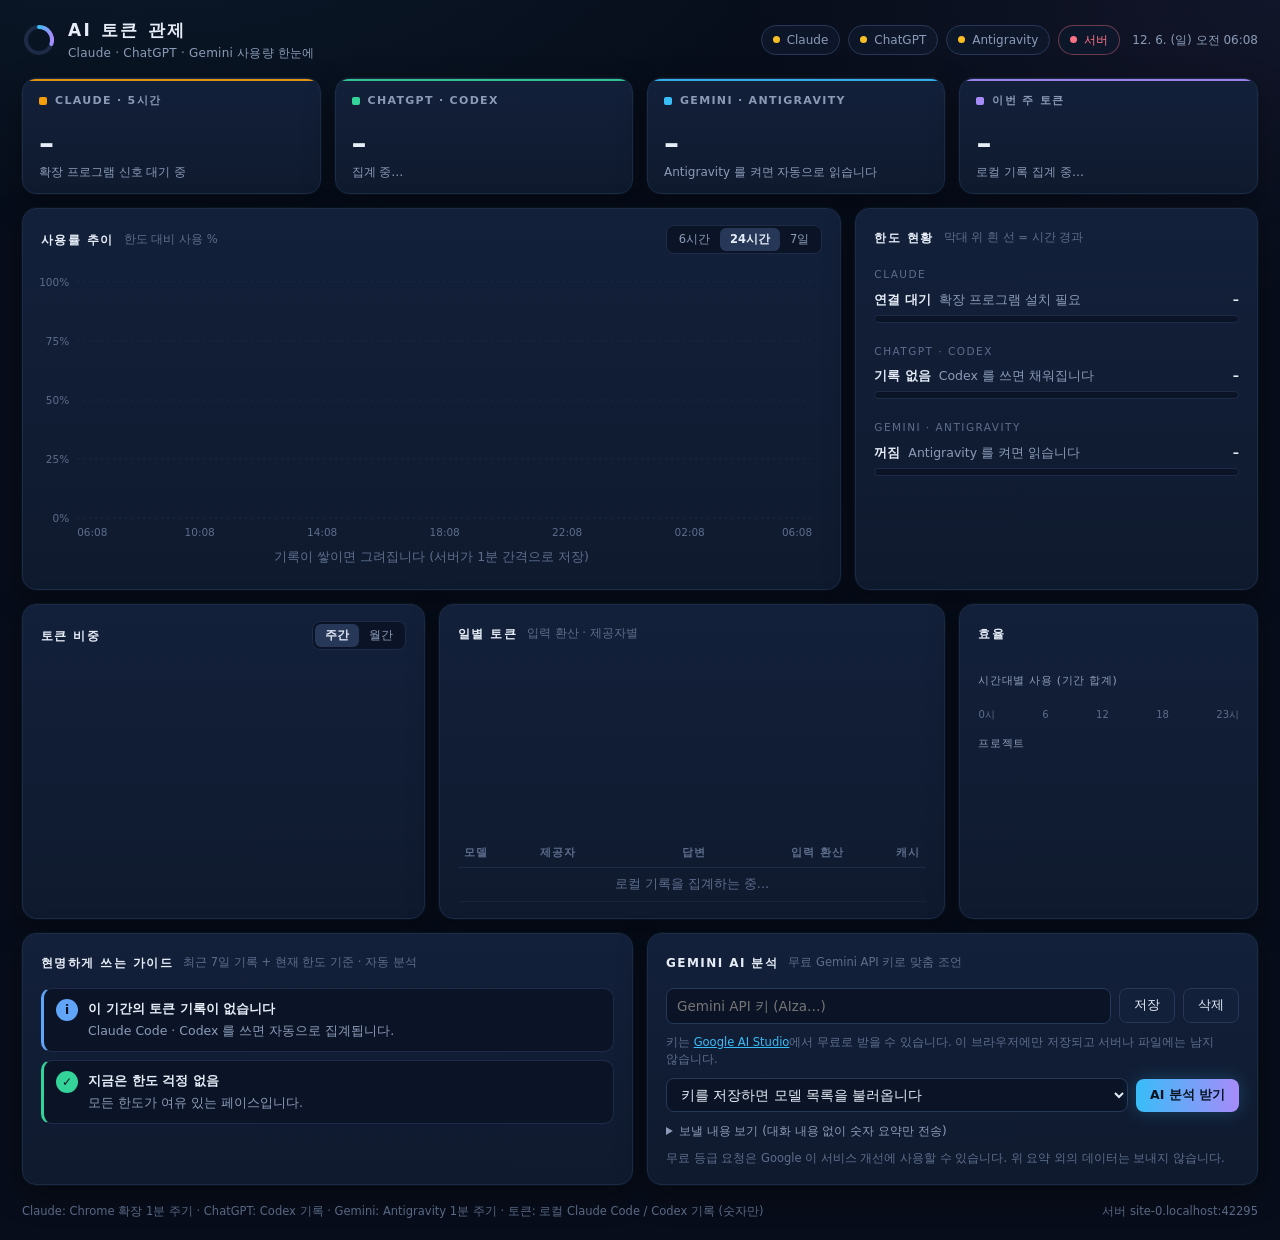
==== index.html @ adafbe9c "LLM 토큰 관제 대시보드를 독립 저장소로 분리 여행준비/token-manager 에 있던 토큰 관리 기능을 이 폴더로 옮겨 따로 관리한다.  - 대시보드: Claude · Cha" ====
<!DOCTYPE html>
<html lang="ko">
<head>
  <meta charset="UTF-8">
  <meta name="viewport" content="width=device-width, initial-scale=1">
  <title>AI 토큰 관제</title>
  <link rel="icon" href="icon.png">
  <link rel="stylesheet" href="dashboard.css">
</head>
<body>
  <header class="top">
    <div class="brand">
      <svg class="logo" viewBox="0 0 34 34" aria-hidden="true">
        <defs><linearGradient id="lg" x1="0" x2="1"><stop offset="0" stop-color="#38bdf8"/><stop offset="1" stop-color="#a78bfa"/></linearGradient></defs>
        <circle cx="17" cy="17" r="13" fill="none" stroke="#1d2b47" stroke-width="4"/>
        <path d="M17 4a13 13 0 0 1 12.4 17" fill="none" stroke="url(#lg)" stroke-width="4" stroke-linecap="round"/>
      </svg>
      <div>
        <h1>AI 토큰 관제</h1>
        <p>Claude · ChatGPT · Gemini 사용량 한눈에</p>
      </div>
    </div>
    <div class="chips">
      <span class="chip" id="chipClaude" data-kind="wait"><span class="dot"></span><span>Claude</span></span>
      <span class="chip" id="chipGpt" data-kind="wait"><span class="dot"></span><span>ChatGPT</span></span>
      <span class="chip" id="chipAg" data-kind="wait"><span class="dot"></span><span>Antigravity</span></span>
      <span class="chip" id="chipServer" data-kind="wait"><span class="dot"></span><span>서버</span></span>
      <span class="clock" id="clock"></span>
    </div>
  </header>

  <main>
    <!-- 1행: KPI -->
    <section class="card kpi span-3" id="kpiClaude" style="--accent: var(--claude)">
      <div class="kpi-label"><i></i>Claude · 5시간</div>
      <div class="kpi-row"><div class="kpi-value">–</div><svg class="kpi-spark" aria-hidden="true"></svg></div>
      <div class="kpi-sub">–</div>
    </section>
    <section class="card kpi span-3" id="kpiGpt" style="--accent: var(--gpt)">
      <div class="kpi-label"><i></i>ChatGPT · Codex</div>
      <div class="kpi-row"><div class="kpi-value">–</div><svg class="kpi-spark" aria-hidden="true"></svg></div>
      <div class="kpi-sub">–</div>
    </section>
    <section class="card kpi span-3" id="kpiAg" style="--accent: var(--gem)">
      <div class="kpi-label"><i></i>Gemini · Antigravity</div>
      <div class="kpi-row"><div class="kpi-value">–</div><svg class="kpi-spark" aria-hidden="true"></svg></div>
      <div class="kpi-sub">–</div>
    </section>
    <section class="card kpi span-3" id="kpiTokens" style="--accent: var(--violet)">
      <div class="kpi-label"><i></i>이번 주 토큰</div>
      <div class="kpi-row"><div class="kpi-value">–</div><svg class="kpi-spark" aria-hidden="true"></svg></div>
      <div class="kpi-sub">–</div>
    </section>

    <section class="card guide-setup span-12" id="guideSetup" hidden>
      <div class="card-head"><h2>Claude 자동 동기화 연결</h2><span class="hint">한 번만 설정하면 1분마다 채워집니다</span></div>
      <ol>
        <li>Chrome 주소창에 <code>chrome://extensions</code> → 오른쪽 위 <b>개발자 모드</b> 켜기</li>
        <li><b>압축해제된 확장 프로그램을 로드합니다</b> → <code>LLM-Token-Manager\chrome-extension</code> 폴더 선택</li>
        <li>같은 Chrome 에서 claude.ai 에 로그인되어 있으면 1분 안에 채워집니다</li>
      </ol>
    </section>

    <!-- 2행: 추이 + 한도 -->
    <section class="card span-8">
      <div class="card-head">
        <h2>사용률 추이</h2>
        <span class="hint">한도 대비 사용 %</span>
        <div class="right">
          <div class="seg" id="rangeSeg">
            <button type="button" data-range="21600000">6시간</button>
            <button type="button" data-range="86400000">24시간</button>
            <button type="button" data-range="604800000">7일</button>
          </div>
        </div>
      </div>
      <div class="legend" id="trendLegend"></div>
      <div class="chart trend" id="trend"><div class="tip" id="trendTip" hidden></div></div>
      <p class="empty" id="trendEmpty" hidden>기록이 쌓이면 그려집니다 (서버가 1분 간격으로 저장)</p>
    </section>

    <section class="card span-4">
      <div class="card-head"><h2>한도 현황</h2><span class="hint">막대 위 흰 선 = 시간 경과</span></div>
      <ul class="limits" id="limits"></ul>
    </section>

    <!-- 3행: 토큰 분석 -->
    <section class="card span-4">
      <div class="card-head">
        <h2>토큰 비중</h2>
        <div class="right">
          <div class="seg" id="periodSeg">
            <button type="button" data-period="7">주간</button>
            <button type="button" data-period="30">월간</button>
          </div>
        </div>
      </div>
      <div class="donut-wrap">
        <div class="donut" id="donut"></div>
        <ul class="donut-legend" id="donutLegend"></ul>
      </div>
      <div class="stats" id="stats"></div>
    </section>

    <section class="card span-5">
      <div class="card-head"><h2>일별 토큰</h2><span class="hint" id="barsHint">입력 환산 · 제공자별</span></div>
      <div class="chart bars" id="bars"><div class="tip" id="barsTip" hidden></div></div>
      <table class="tbl">
        <thead><tr><th>모델</th><th>제공자</th><th class="num">답변</th><th class="num">입력 환산</th><th class="num">캐시</th></tr></thead>
        <tbody id="modelRows"></tbody>
      </table>
    </section>

    <section class="card span-3">
      <div class="card-head"><h2>효율</h2></div>
      <div class="rings" id="rings"></div>
      <p class="sub-title">시간대별 사용 (기간 합계)</p>
      <div class="heat" id="heat"></div>
      <div class="heat-axis"><span>0시</span><span>6</span><span>12</span><span>18</span><span>23시</span></div>
      <p class="sub-title" id="projTitle">프로젝트</p>
      <ul class="donut-legend" id="projects" style="margin-top:6px"></ul>
    </section>

    <!-- 4행: 가이드 + AI -->
    <section class="card span-6">
      <div class="card-head"><h2>현명하게 쓰는 가이드</h2><span class="hint" id="tipsHint">내 사용 기록 기준 · 자동 분석</span></div>
      <ul class="tips" id="tips"></ul>
    </section>

    <section class="card span-6">
      <div class="card-head"><h2>Gemini AI 분석</h2><span class="hint">무료 Gemini API 키로 맞춤 조언</span></div>
      <div class="ai-form">
        <div class="ai-row">
          <input type="password" id="aiKey" placeholder="Gemini API 키 (AIza…)" autocomplete="off" spellcheck="false">
          <button type="button" class="btn" id="aiKeySave">저장</button>
          <button type="button" class="btn" id="aiKeyClear">삭제</button>
        </div>
        <p class="ai-note">키는 <a href="https://aistudio.google.com/apikey" target="_blank" rel="noopener">Google AI Studio</a>에서 무료로 받을 수 있습니다. 이 브라우저에만 저장되고 서버나 파일에는 남지 않습니다.</p>
        <div class="ai-row">
          <select id="aiModel"><option value="">키를 저장하면 모델 목록을 불러옵니다</option></select>
          <button type="button" class="btn primary" id="aiRun">AI 분석 받기</button>
        </div>
        <details class="payload"><summary>보낼 내용 보기 (대화 내용 없이 숫자 요약만 전송)</summary><pre id="aiPayload"></pre></details>
        <p class="ai-note">무료 등급 요청은 Google 이 서비스 개선에 사용할 수 있습니다. 위 요약 외의 데이터는 보내지 않습니다.</p>
        <p class="ai-err" id="aiErr"></p>
        <div class="ai-out" id="aiOut"></div>
      </div>
    </section>
  </main>

  <footer class="foot">
    <span>Claude: Chrome 확장 1분 주기 · ChatGPT: Codex 기록 · Gemini: Antigravity 1분 주기 · 토큰: 로컬 Claude Code / Codex 기록 (숫자만)</span>
    <span id="serverAddr"></span>
  </footer>

  <script src="js/viz.js"></script>
  <script src="js/analysis.js"></script>
  <script src="js/dashboard.js"></script>
</body>
</html>
---- dashboard.css ----
/* AI 토큰 관제 대시보드 — 어두운 분석형 화면, 외부 라이브러리 없음 */
:root {
  --bg: #070d1a;
  --bg2: #0b1426;
  --card: #0f1a2e;
  --card2: #13203a;
  --line: #1d2b47;
  --line2: #263757;
  --text: #e6edf8;
  --sub: #8b9bb7;
  --faint: #5d6d8b;
  --claude: #f59e0b;
  --claude2: #fbbf24;
  --gpt: #34d399;
  --gem: #38bdf8;
  --violet: #a78bfa;
  --pink: #f472b6;
  --good: #34d399;
  --warn: #fbbf24;
  --bad: #fb7185;
  --info: #60a5fa;
  --glow: 0 0 0 1px rgba(56, 189, 248, .04), 0 10px 30px rgba(0, 0, 0, .35);
  color-scheme: dark;
}

* { box-sizing: border-box; }
html, body { margin: 0; }
body {
  min-height: 100vh;
  background:
    radial-gradient(1200px 600px at 10% -10%, rgba(56, 189, 248, .08), transparent 60%),
    radial-gradient(900px 500px at 100% 0%, rgba(167, 139, 250, .07), transparent 60%),
    var(--bg);
  color: var(--text);
  font: 13.5px/1.5 "Segoe UI", "Malgun Gothic", system-ui, sans-serif;
  word-break: keep-all;
  -webkit-font-smoothing: antialiased;
}
button, input, select { font: inherit; color: inherit; }
code { font: 12px Consolas, monospace; background: var(--card2); padding: 1px 5px; border-radius: 4px; }
a { color: var(--gem); }

/* ---------- 상단 ---------- */
.top {
  display: flex;
  align-items: center;
  justify-content: space-between;
  gap: 16px;
  flex-wrap: wrap;
  max-width: 1480px;
  margin: 0 auto;
  padding: 18px 22px 10px;
}
.brand { display: flex; align-items: center; gap: 12px; }
.logo { width: 34px; height: 34px; flex: none; }
.brand h1 { margin: 0; font-size: 17px; font-weight: 700; letter-spacing: .14em; text-transform: uppercase; }
.brand p { margin: 0; font-size: 12px; color: var(--sub); letter-spacing: .02em; }
.chips { display: flex; gap: 8px; flex-wrap: wrap; align-items: center; }
.chip {
  display: inline-flex;
  align-items: center;
  gap: 7px;
  padding: 5px 11px;
  border-radius: 999px;
  border: 1px solid var(--line2);
  background: rgba(15, 26, 46, .7);
  font-size: 12px;
  color: var(--sub);
  white-space: nowrap;
}
.chip .dot { width: 7px; height: 7px; border-radius: 50%; background: var(--faint); }
.chip[data-kind="live"] { color: var(--text); border-color: rgba(52, 211, 153, .35); }
.chip[data-kind="live"] .dot { background: var(--good); box-shadow: 0 0 8px var(--good); }
.chip[data-kind="stale"] .dot, .chip[data-kind="wait"] .dot { background: var(--warn); }
.chip[data-kind="off"] { color: var(--bad); border-color: rgba(251, 113, 133, .4); }
.chip[data-kind="off"] .dot { background: var(--bad); }
.clock { font-variant-numeric: tabular-nums; color: var(--sub); font-size: 12px; padding-left: 4px; }

/* ---------- 격자 ---------- */
main {
  max-width: 1480px;
  margin: 0 auto;
  padding: 6px 22px 16px;
  display: grid;
  grid-template-columns: repeat(12, minmax(0, 1fr));
  gap: 14px;
}
.span-3 { grid-column: span 3; }
.span-4 { grid-column: span 4; }
.span-5 { grid-column: span 5; }
.span-6 { grid-column: span 6; }
.span-8 { grid-column: span 8; }
.span-12 { grid-column: span 12; }

.card {
  position: relative;
  background: linear-gradient(180deg, var(--card2), var(--card));
  border: 1px solid var(--line);
  border-radius: 14px;
  padding: 16px 18px;
  box-shadow: var(--glow);
  min-width: 0;
}
.card-head { display: flex; align-items: center; gap: 10px; margin-bottom: 12px; min-height: 26px; }
.card-head h2 {
  margin: 0;
  font-size: 12px;
  font-weight: 700;
  letter-spacing: .12em;
  text-transform: uppercase;
  color: var(--text);
}
.card-head .hint { font-size: 11.5px; color: var(--faint); }
.card-head .right { margin-left: auto; display: flex; gap: 8px; align-items: center; }

/* ---------- KPI 타일 ---------- */
.kpi { padding: 14px 16px 12px; overflow: hidden; }
.kpi::before {
  content: "";
  position: absolute;
  inset: 0 0 auto 0;
  height: 2px;
  background: var(--accent, var(--gem));
  opacity: .9;
}
.kpi-label { font-size: 11px; font-weight: 700; letter-spacing: .12em; text-transform: uppercase; color: var(--sub); display: flex; gap: 8px; align-items: center; }
.kpi-label i { width: 8px; height: 8px; border-radius: 2px; background: var(--accent, var(--gem)); }
.kpi-row { display: flex; align-items: flex-end; justify-content: space-between; gap: 10px; margin-top: 6px; }
.kpi-value { font-size: 30px; font-weight: 700; line-height: 1.1; font-variant-numeric: tabular-nums; letter-spacing: -.01em; }
.kpi-value small { font-size: 14px; font-weight: 600; color: var(--sub); margin-left: 2px; }
.kpi-sub { font-size: 12px; color: var(--sub); margin-top: 4px; min-height: 18px; }
.kpi-sub b { font-weight: 600; }
.kpi-spark { width: 120px; height: 44px; flex: none; }
.up { color: var(--bad); }
.down { color: var(--good); }
.flat { color: var(--sub); }
.lv-ok { color: var(--good); }
.lv-warn { color: var(--warn); }
.lv-bad { color: var(--bad); }

/* ---------- 세그먼트 / 범례 ---------- */
.seg { display: inline-flex; background: var(--bg2); border: 1px solid var(--line); border-radius: 8px; padding: 2px; }
.seg button {
  border: 0;
  background: transparent;
  color: var(--sub);
  font-size: 11.5px;
  padding: 3px 10px;
  border-radius: 6px;
  cursor: pointer;
}
.seg button[aria-selected="true"] { background: var(--line2); color: var(--text); font-weight: 600; }
.legend { display: flex; flex-wrap: wrap; gap: 6px; margin: -2px 0 8px; }
.legend button {
  display: inline-flex;
  align-items: center;
  gap: 6px;
  border: 1px solid var(--line);
  background: var(--bg2);
  border-radius: 999px;
  font-size: 11.5px;
  color: var(--sub);
  padding: 2px 10px;
  cursor: pointer;
}
.legend button i { width: 10px; height: 3px; border-radius: 2px; background: var(--c); box-shadow: 0 0 6px var(--c); }
.legend button[aria-pressed="false"] { opacity: .4; }

/* ---------- 차트 공통 ---------- */
.chart { position: relative; }
.chart svg { display: block; width: 100%; height: 100%; overflow: visible; }
.trend { height: 270px; }
.bars { height: 170px; }
.grid-l { stroke: var(--line); stroke-width: 1; stroke-dasharray: 2 4; }
.axis { fill: var(--faint); font-size: 10.5px; }
.cursor { stroke: var(--sub); stroke-dasharray: 3 3; opacity: .7; }
.tip {
  position: absolute;
  top: 6px;
  pointer-events: none;
  background: rgba(7, 13, 26, .94);
  border: 1px solid var(--line2);
  border-radius: 8px;
  padding: 7px 10px;
  font-size: 11.5px;
  white-space: nowrap;
  z-index: 3;
  box-shadow: 0 8px 24px rgba(0, 0, 0, .5);
}
.tip b { display: block; font-weight: 600; margin-bottom: 3px; color: var(--sub); }
.tip div { display: flex; align-items: center; gap: 6px; }
.tip i { width: 8px; height: 8px; border-radius: 50%; background: var(--c); }
.empty { margin: 0; text-align: center; color: var(--faint); font-size: 12.5px; padding: 6px 0; }

/* ---------- 한도 현황 ---------- */
.limits { list-style: none; margin: 0; padding: 0; display: grid; gap: 12px; }
.limits li { display: grid; gap: 5px; }
.lim-top { display: flex; align-items: baseline; gap: 8px; font-size: 12.5px; }
.lim-top .who { font-weight: 600; }
.lim-top .what { color: var(--sub); flex: 1; min-width: 0; overflow: hidden; text-overflow: ellipsis; white-space: nowrap; }
.lim-top .pct { font-variant-numeric: tabular-nums; font-weight: 700; }
.lim-bar { position: relative; height: 8px; border-radius: 4px; background: var(--bg2); border: 1px solid var(--line); overflow: hidden; }
.lim-bar i { position: absolute; inset: 0 auto 0 0; border-radius: 4px; background: var(--c); box-shadow: 0 0 10px var(--c); transition: width .7s; }
.lim-bar s { position: absolute; top: -2px; bottom: -2px; width: 2px; background: var(--text); opacity: .55; text-decoration: none; }
.lim-meta { display: flex; justify-content: space-between; gap: 8px; font-size: 11.5px; color: var(--faint); }
.lim-meta .pace { text-align: right; }
.group-title { font-size: 10.5px; letter-spacing: .14em; text-transform: uppercase; color: var(--faint); margin: 4px 0 -4px; }

/* ---------- 토큰 분석 ---------- */
.donut-wrap { display: flex; gap: 16px; align-items: center; }
.donut { width: 150px; height: 150px; flex: none; position: relative; }
.donut-center { position: absolute; inset: 0; display: flex; flex-direction: column; align-items: center; justify-content: center; text-align: center; }
.donut-center b { font-size: 21px; font-variant-numeric: tabular-nums; }
.donut-center span { font-size: 10.5px; color: var(--sub); letter-spacing: .08em; }
.donut-legend { list-style: none; margin: 0; padding: 0; display: grid; gap: 6px; flex: 1; min-width: 0; font-size: 12px; }
.donut-legend li { display: flex; align-items: center; gap: 8px; }
.donut-legend i { width: 9px; height: 9px; border-radius: 2px; background: var(--c); flex: none; }
.donut-legend span { flex: 1; min-width: 0; overflow: hidden; text-overflow: ellipsis; white-space: nowrap; color: var(--sub); }
.donut-legend b { font-variant-numeric: tabular-nums; font-weight: 600; }

.stats { display: grid; grid-template-columns: repeat(2, minmax(0, 1fr)); gap: 10px; margin-top: 14px; }
.stat { background: var(--bg2); border: 1px solid var(--line); border-radius: 10px; padding: 8px 10px; }
.stat span { display: block; font-size: 11px; color: var(--sub); }
.stat b { font-size: 16px; font-variant-numeric: tabular-nums; }

table.tbl { width: 100%; border-collapse: collapse; font-size: 12px; margin-top: 10px; }
.tbl th { text-align: left; font-size: 10.5px; letter-spacing: .1em; text-transform: uppercase; color: var(--faint); font-weight: 600; padding: 6px 6px; border-bottom: 1px solid var(--line); }
.tbl td { padding: 7px 6px; border-bottom: 1px solid rgba(29, 43, 71, .6); font-variant-numeric: tabular-nums; }
.tbl td:first-child { max-width: 180px; overflow: hidden; text-overflow: ellipsis; white-space: nowrap; }
.tbl .num { text-align: right; }
.pill { display: inline-block; font-size: 10.5px; padding: 1px 8px; border-radius: 999px; border: 1px solid var(--c); color: var(--c); background: color-mix(in srgb, var(--c) 12%, transparent); }

.rings { display: grid; grid-template-columns: repeat(2, minmax(0, 1fr)); gap: 8px; }
.ring { text-align: center; }
.ring svg { width: 100%; max-width: 112px; height: auto; }
.ring b { display: block; font-size: 12px; margin-top: 2px; }
.ring span { font-size: 11px; color: var(--faint); }
.heat { display: grid; grid-template-columns: repeat(24, 1fr); gap: 2px; margin-top: 14px; }
.heat i { height: 22px; border-radius: 3px; background: var(--gem); }
.heat-axis { display: flex; justify-content: space-between; font-size: 10px; color: var(--faint); margin-top: 3px; }
.sub-title { font-size: 11px; color: var(--sub); margin: 14px 0 0; letter-spacing: .06em; }

/* ---------- 가이드 ---------- */
.tips { list-style: none; margin: 0; padding: 0; display: grid; gap: 8px; }
.tips li {
  display: grid;
  grid-template-columns: 22px 1fr;
  gap: 4px 10px;
  padding: 10px 12px;
  border-radius: 10px;
  background: var(--bg2);
  border: 1px solid var(--line);
  border-left: 3px solid var(--c);
}
.tips .ico { grid-row: span 2; width: 22px; height: 22px; border-radius: 50%; display: grid; place-items: center; font-size: 12px; font-weight: 700; color: #071021; background: var(--c); }
.tips b { font-size: 13px; }
.tips p { margin: 0; font-size: 12.5px; color: var(--sub); }
.tips li[data-lv="good"] { --c: var(--good); }
.tips li[data-lv="warn"] { --c: var(--warn); }
.tips li[data-lv="bad"] { --c: var(--bad); }
.tips li[data-lv="info"] { --c: var(--info); }

/* ---------- Gemini AI ---------- */
.ai-form { display: grid; gap: 10px; }
.ai-row { display: flex; gap: 8px; flex-wrap: wrap; align-items: center; }
.ai-row input, .ai-row select {
  flex: 1;
  min-width: 160px;
  background: var(--bg2);
  border: 1px solid var(--line2);
  border-radius: 8px;
  padding: 7px 10px;
}
.btn {
  border: 1px solid var(--line2);
  background: var(--card2);
  border-radius: 8px;
  padding: 7px 14px;
  font-size: 12.5px;
  cursor: pointer;
  white-space: nowrap;
}
.btn:hover { border-color: var(--sub); }
.btn.primary {
  border: 0;
  color: #04121f;
  font-weight: 700;
  background: linear-gradient(90deg, var(--gem), var(--violet));
  box-shadow: 0 0 18px rgba(56, 189, 248, .25);
}
.btn:disabled { opacity: .5; cursor: default; }
.ai-note { font-size: 11.5px; color: var(--faint); margin: 0; }
details.payload summary { cursor: pointer; font-size: 12px; color: var(--sub); }
details.payload pre {
  max-height: 220px;
  overflow: auto;
  font: 11px/1.45 Consolas, monospace;
  background: var(--bg2);
  border: 1px solid var(--line);
  border-radius: 8px;
  padding: 10px;
  white-space: pre-wrap;
}
.ai-out {
  margin-top: 4px;
  padding: 12px 14px;
  border-radius: 10px;
  border: 1px solid var(--line2);
  background: linear-gradient(180deg, rgba(56, 189, 248, .05), rgba(167, 139, 250, .04));
  font-size: 13px;
  max-height: 460px;
  overflow: auto;
}
.ai-out:empty { display: none; }
.ai-out h3 { font-size: 13.5px; margin: 12px 0 6px; color: var(--gem); }
.ai-out h3:first-child { margin-top: 0; }
.ai-out ul, .ai-out ol { margin: 4px 0 8px; padding-left: 20px; }
.ai-out p { margin: 4px 0 8px; }
.ai-out .meta { font-size: 11px; color: var(--faint); margin-top: 8px; }
.ai-err { color: var(--bad); font-size: 12.5px; margin: 0; }
.ai-err:empty { display: none; }

/* ---------- 안내 ---------- */
.guide-setup { border-color: rgba(251, 191, 36, .45); }
.guide-setup ol { margin: 0; padding-left: 20px; display: grid; gap: 4px; color: var(--sub); }

.foot {
  max-width: 1480px;
  margin: 0 auto;
  padding: 2px 22px 20px;
  display: flex;
  justify-content: space-between;
  flex-wrap: wrap;
  gap: 6px;
  font-size: 11.5px;
  color: var(--faint);
}

/* ---------- 반응형 ---------- */
@media (max-width: 1180px) {
  .span-3 { grid-column: span 6; }
  .span-4, .span-5, .span-8 { grid-column: span 12; }
  .span-6 { grid-column: span 12; }
}
@media (max-width: 640px) {
  .top, main, .foot { padding-left: 16px; padding-right: 16px; }
  .span-3 { grid-column: span 12; }
  .donut-wrap { flex-direction: column; align-items: stretch; }
  .donut { margin: 0 auto; }
  .kpi-value { font-size: 26px; }
  .card-head .hint { display: none; }
  .card-head { flex-wrap: wrap; }
  .trend { height: 220px; }
}
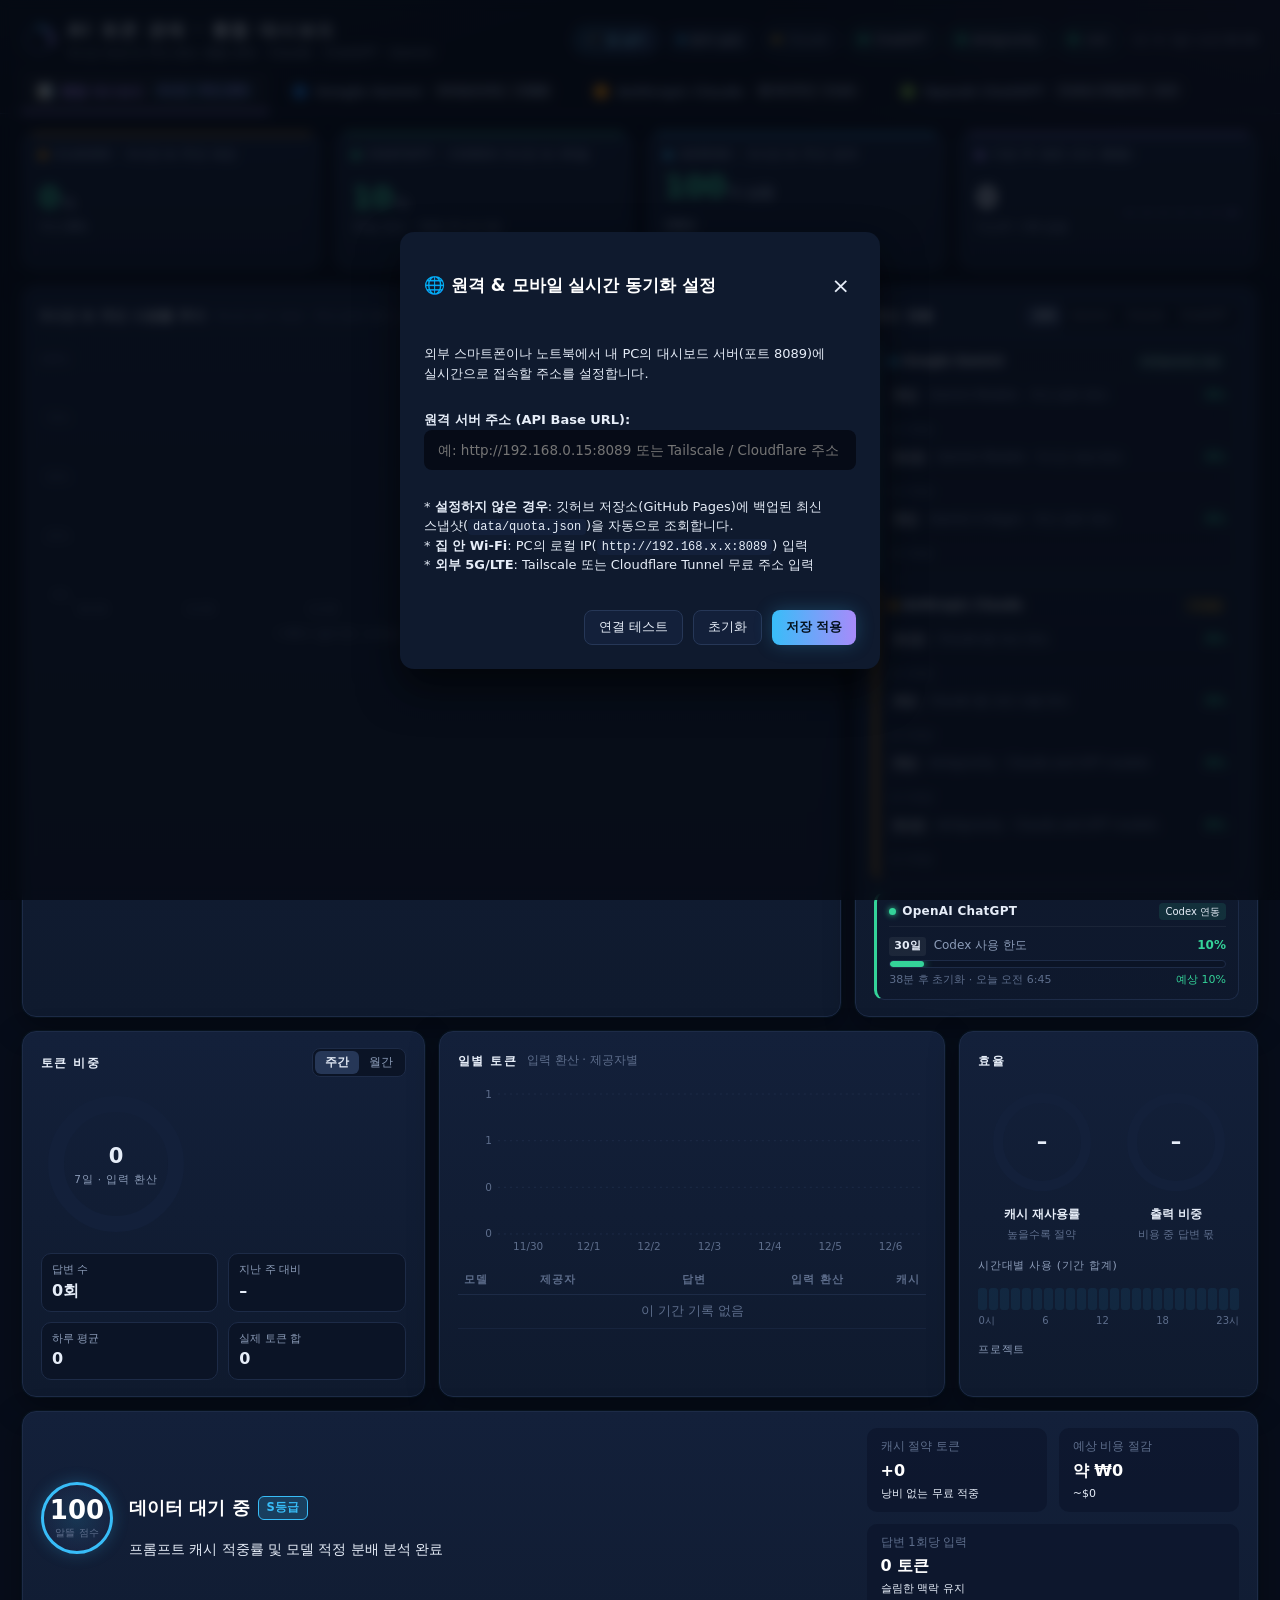
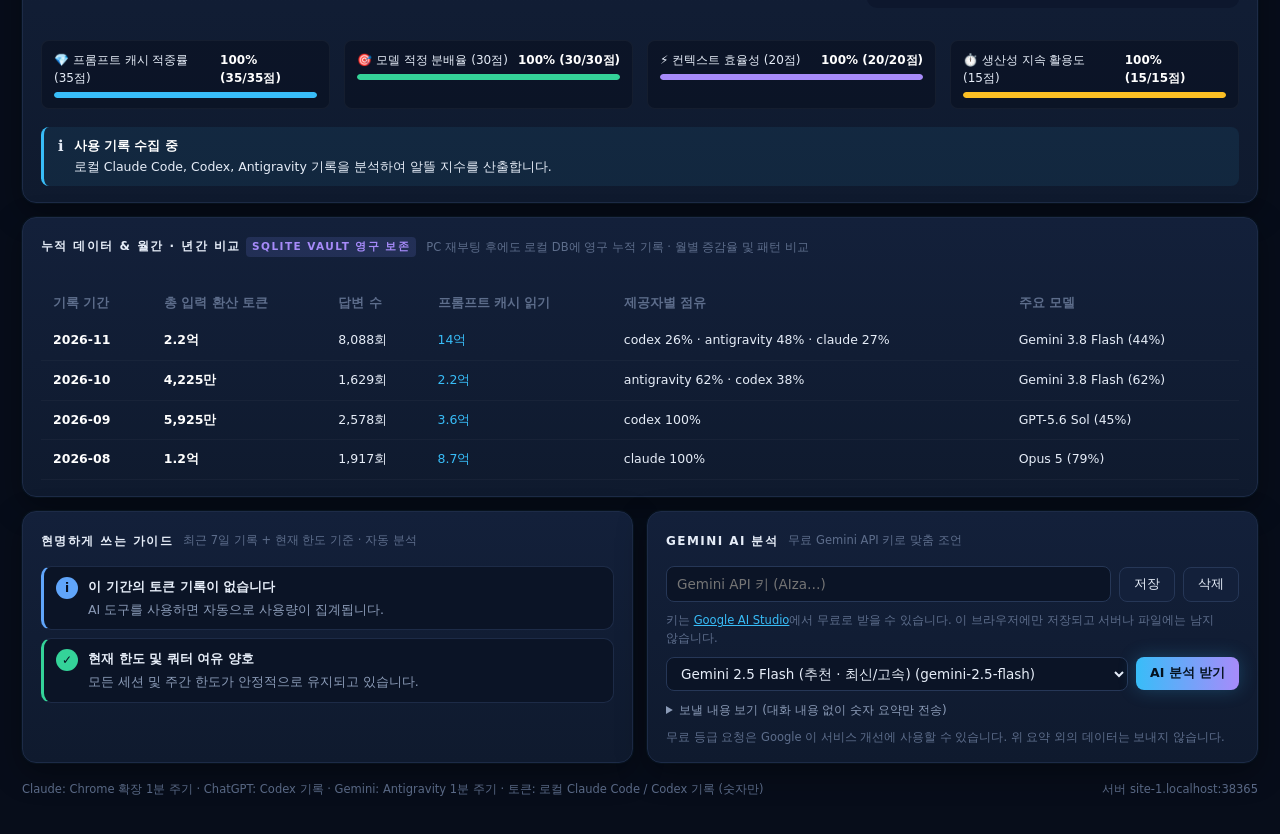
==== commit fe7e3190: "feat: AI_TokenWatch PWA 지원, SQLite 영구 DB 및 알뜰 토큰 사용 지수 구축" ====
--- a/index.html
+++ b/index.html
@@ -2,12 +2,19 @@
 <html lang="ko">
 <head>
   <meta charset="UTF-8">
-  <meta name="viewport" content="width=device-width, initial-scale=1">
+  <meta name="viewport" content="width=device-width, initial-scale=1, viewport-fit=cover">
   <title>AI 토큰 관제</title>
-  <link rel="icon" href="icon.png">
+  <link rel="manifest" href="manifest.webmanifest">
+  <meta name="theme-color" content="#0b1329">
+  <meta name="apple-mobile-web-app-capable" content="yes">
+  <meta name="apple-mobile-web-app-status-bar-style" content="black-translucent">
+  <meta name="apple-mobile-web-app-title" content="토큰관제">
+  <link rel="apple-touch-icon" href="icons/apple-touch-icon.png">
+  <link rel="icon" type="image/svg+xml" href="icons/icon.svg">
+  <link rel="icon" type="image/png" href="icons/icon-192.png">
   <link rel="stylesheet" href="dashboard.css">
 </head>
-<body>
+<body data-page="all">
   <header class="top">
     <div class="brand">
       <svg class="logo" viewBox="0 0 34 34" aria-hidden="true">
@@ -16,11 +23,13 @@
         <path d="M17 4a13 13 0 0 1 12.4 17" fill="none" stroke="url(#lg)" stroke-width="4" stroke-linecap="round"/>
       </svg>
       <div>
-        <h1>AI 토큰 관제</h1>
-        <p>Claude · ChatGPT · Gemini 사용량 한눈에</p>
+        <h1>AI 토큰 관제 · 통합 대시보드</h1>
+        <p>5시간 세션 & 주간 한도 종합 관제 · Claude · ChatGPT · Gemini</p>
       </div>
     </div>
     <div class="chips">
+      <button type="button" class="btn-pwa" id="pwaInstallBtn" hidden title="휴대폰 및 PC 홈 화면에 PWA 앱으로 설치">📲 앱 설치</button>
+      <button type="button" class="btn-remote" id="remoteBtn" title="원격 / 모바일 실시간 동기화 설정"><span class="remote-status-dot" id="remoteDot"></span><span>원격 설정</span></button>
       <span class="chip" id="chipClaude" data-kind="wait"><span class="dot"></span><span>Claude</span></span>
       <span class="chip" id="chipGpt" data-kind="wait"><span class="dot"></span><span>ChatGPT</span></span>
       <span class="chip" id="chipAg" data-kind="wait"><span class="dot"></span><span>Antigravity</span></span>
@@ -29,25 +38,32 @@
     </div>
   </header>
 
+  <nav class="nav-bar">
+    <a href="index.html" class="nav-tab active" style="--tab-c: var(--violet)"><span class="tab-icon">📊</span><span class="tab-title">통합 대시보드</span><span class="tab-badge">5시간 · 주간 관제</span></a>
+    <a href="gemini.html" class="nav-tab" style="--tab-c: var(--gem)"><span class="tab-icon">🔵</span><span class="tab-title">Google Gemini</span><span class="tab-badge">Antigravity · 모델별</span></a>
+    <a href="claude.html" class="nav-tab" style="--tab-c: var(--claude)"><span class="tab-icon">🟠</span><span class="tab-title">Anthropic Claude</span><span class="tab-badge">웹 5h/주간 · Code</span></a>
+    <a href="chatgpt.html" class="nav-tab" style="--tab-c: var(--gpt)"><span class="tab-icon">🟢</span><span class="tab-title">OpenAI ChatGPT</span><span class="tab-badge">Codex 30일/5h · 토큰</span></a>
+  </nav>
+
   <main>
     <!-- 1행: KPI -->
     <section class="card kpi span-3" id="kpiClaude" style="--accent: var(--claude)">
-      <div class="kpi-label"><i></i>Claude · 5시간</div>
+      <div class="kpi-label"><i></i>Claude · 5시간 & 주간 세션</div>
       <div class="kpi-row"><div class="kpi-value">–</div><svg class="kpi-spark" aria-hidden="true"></svg></div>
       <div class="kpi-sub">–</div>
     </section>
     <section class="card kpi span-3" id="kpiGpt" style="--accent: var(--gpt)">
-      <div class="kpi-label"><i></i>ChatGPT · Codex</div>
+      <div class="kpi-label"><i></i>ChatGPT · Codex 5시간 & 30일</div>
       <div class="kpi-row"><div class="kpi-value">–</div><svg class="kpi-spark" aria-hidden="true"></svg></div>
       <div class="kpi-sub">–</div>
     </section>
     <section class="card kpi span-3" id="kpiAg" style="--accent: var(--gem)">
-      <div class="kpi-label"><i></i>Gemini · Antigravity</div>
+      <div class="kpi-label"><i></i>Gemini · 5시간 & 주간 공유</div>
       <div class="kpi-row"><div class="kpi-value">–</div><svg class="kpi-spark" aria-hidden="true"></svg></div>
       <div class="kpi-sub">–</div>
     </section>
     <section class="card kpi span-3" id="kpiTokens" style="--accent: var(--violet)">
-      <div class="kpi-label"><i></i>이번 주 토큰</div>
+      <div class="kpi-label"><i></i>이번 주 토큰 (3사 통합)</div>
       <div class="kpi-row"><div class="kpi-value">–</div><svg class="kpi-spark" aria-hidden="true"></svg></div>
       <div class="kpi-sub">–</div>
     </section>
@@ -64,8 +80,8 @@
     <!-- 2행: 추이 + 한도 -->
     <section class="card span-8">
       <div class="card-head">
-        <h2>사용률 추이</h2>
-        <span class="hint">한도 대비 사용 %</span>
+        <h2>5시간 & 주간 사용률 추이</h2>
+        <span class="hint">5시간 단기 세션 · 주간 공유 쿼터 실시간 비교</span>
         <div class="right">
           <div class="seg" id="rangeSeg">
             <button type="button" data-range="21600000">6시간</button>
@@ -79,9 +95,19 @@
       <p class="empty" id="trendEmpty" hidden>기록이 쌓이면 그려집니다 (서버가 1분 간격으로 저장)</p>
     </section>
 
-    <section class="card span-4">
-      <div class="card-head"><h2>한도 현황</h2><span class="hint">막대 위 흰 선 = 시간 경과</span></div>
-      <ul class="limits" id="limits"></ul>
+    <section class="card span-4" id="limitsCard">
+      <div class="card-head">
+        <h2>한도 현황</h2>
+        <div class="right">
+          <div class="seg seg-sm" id="companySeg">
+            <button type="button" data-company="all" aria-selected="true">전체</button>
+            <button type="button" data-company="gemini">Gemini</button>
+            <button type="button" data-company="claude">Claude</button>
+            <button type="button" data-company="gpt">ChatGPT</button>
+          </div>
+        </div>
+      </div>
+      <div class="company-modules" id="companyModules"></div>
     </section>
 
     <!-- 3행: 토큰 분석 -->
@@ -121,7 +147,88 @@
       <ul class="donut-legend" id="projects" style="margin-top:6px"></ul>
     </section>
 
-    <!-- 4행: 가이드 + AI -->
+    <!-- 4행: 알뜰 토큰 사용 지수 & 낭비 방지 허브 -->
+    <section class="card span-12 frugal-card" id="frugalSection">
+      <div class="frugal-head">
+        <div class="frugal-score-box">
+          <div class="frugal-circle">
+            <span class="frugal-score-num" id="frugalScoreNum">94</span>
+            <span class="frugal-score-lbl">알뜰 점수</span>
+          </div>
+          <div class="frugal-grade-box">
+            <h3><span id="frugalGradeTitle">초절약 마스터</span> <span class="frugal-badge grade-S" id="frugalBadge">S등급</span></h3>
+            <span class="hint" id="frugalSubDesc">프롬프트 캐시 적중률 및 모델 적정 분배 분석 완료</span>
+          </div>
+        </div>
+        <div class="frugal-pill-row">
+          <div class="frugal-pill">
+            <span>캐시 절약 토큰</span>
+            <b id="frugalSavedTokens">+3,850만</b>
+            <small>낭비 없는 무료 적중</small>
+          </div>
+          <div class="frugal-pill">
+            <span>예상 비용 절감</span>
+            <b id="frugalSavedCost">약 ₩161,000</b>
+            <small id="frugalSavedUsd">~$115.50</small>
+          </div>
+          <div class="frugal-pill">
+            <span>답변 1회당 입력</span>
+            <b id="frugalTurnTokens">3.4만 토큰</b>
+            <small id="frugalTurnStatus">슬림한 맥락 유지</small>
+          </div>
+        </div>
+      </div>
+
+      <!-- 세부 4대 효율 지표 바 -->
+      <div class="frugal-bars">
+        <div class="f-bar-item">
+          <div class="f-bar-lbl"><span>💎 프롬프트 캐시 적중률 (35점)</span><b id="fBarCache">82%</b></div>
+          <div class="f-track"><div class="f-fill" id="fFillCache" style="width:82%; background:#38bdf8;"></div></div>
+        </div>
+        <div class="f-bar-item">
+          <div class="f-bar-lbl"><span>🎯 모델 적정 분배율 (30점)</span><b id="fBarModel">90%</b></div>
+          <div class="f-track"><div class="f-fill" id="fFillModel" style="width:90%; background:#34d399;"></div></div>
+        </div>
+        <div class="f-bar-item">
+          <div class="f-bar-lbl"><span>⚡ 컨텍스트 효율성 (20점)</span><b id="fBarContext">95%</b></div>
+          <div class="f-track"><div class="f-fill" id="fFillContext" style="width:95%; background:#a78bfa;"></div></div>
+        </div>
+        <div class="f-bar-item">
+          <div class="f-bar-lbl"><span>⏱️ 생산성 지속 활용도 (15점)</span><b id="fBarPacing">90%</b></div>
+          <div class="f-track"><div class="f-fill" id="fFillPacing" style="width:90%; background:#fbbf24;"></div></div>
+        </div>
+      </div>
+
+      <!-- 낭비 방지 진단 리스트 -->
+      <div class="frugal-alerts" id="frugalAlerts"></div>
+    </section>
+
+    <!-- 5행: 누적 데이터 & 월간 / 년간 영구 DB 비교 -->
+    <section class="card span-12 vault-section" id="vaultSection">
+      <div class="card-head">
+        <h2>누적 데이터 &amp; 월간 · 년간 비교 <span class="vault-badge">SQLite Vault 영구 보존</span></h2>
+        <span class="hint">PC 재부팅 후에도 로컬 DB에 영구 누적 기록 · 월별 증감율 및 패턴 비교</span>
+      </div>
+      <div class="vault-table-wrap">
+        <table class="vault-table">
+          <thead>
+            <tr>
+              <th>기록 기간</th>
+              <th>총 입력 환산 토큰</th>
+              <th>답변 수</th>
+              <th>프롬프트 캐시 읽기</th>
+              <th>제공자별 점유</th>
+              <th>주요 모델</th>
+            </tr>
+          </thead>
+          <tbody id="vaultRows">
+            <tr><td colspan="6" class="empty">누적 데이터베이스 집계 중…</td></tr>
+          </tbody>
+        </table>
+      </div>
+    </section>
+
+    <!-- 6행: 가이드 + AI -->
     <section class="card span-6">
       <div class="card-head"><h2>현명하게 쓰는 가이드</h2><span class="hint" id="tipsHint">내 사용 기록 기준 · 자동 분석</span></div>
       <ul class="tips" id="tips"></ul>
@@ -142,11 +249,41 @@
         </div>
         <details class="payload"><summary>보낼 내용 보기 (대화 내용 없이 숫자 요약만 전송)</summary><pre id="aiPayload"></pre></details>
         <p class="ai-note">무료 등급 요청은 Google 이 서비스 개선에 사용할 수 있습니다. 위 요약 외의 데이터는 보내지 않습니다.</p>
-        <p class="ai-err" id="aiErr"></p>
+        <p class="ai-ok" id="aiOk" hidden></p>
+        <p class="ai-err" id="aiErr" hidden></p>
         <div class="ai-out" id="aiOut"></div>
       </div>
     </section>
   </main>
+
+  <!-- 원격 / 모바일 동기화 모달 -->
+  <div class="modal-overlay" id="remoteModal" hidden>
+    <div class="modal-box">
+      <div class="modal-head">
+        <h3>🌐 원격 &amp; 모바일 실시간 동기화 설정</h3>
+        <button type="button" class="modal-close" id="remoteClose">&times;</button>
+      </div>
+      <div class="modal-body">
+        <p>외부 스마트폰이나 노트북에서 내 PC의 대시보드 서버(포트 8089)에 실시간으로 접속할 주소를 설정합니다.</p>
+        <label>
+          <b>원격 서버 주소 (API Base URL):</b>
+          <input type="url" id="remoteUrlInput" placeholder="예: http://192.168.0.15:8089 또는 Tailscale / Cloudflare 주소">
+        </label>
+        <p class="hint">
+          * <b>설정하지 않은 경우</b>: 깃허브 저장소(GitHub Pages)에 백업된 최신 스냅샷(<code>data/quota.json</code>)을 자동으로 조회합니다.<br>
+          * <b>집 안 Wi-Fi</b>: PC의 로컬 IP(<code>http://192.168.x.x:8089</code>) 입력<br>
+          * <b>외부 5G/LTE</b>: Tailscale 또는 Cloudflare Tunnel 무료 주소 입력
+        </p>
+        <p class="ai-ok" id="remoteOk" hidden></p>
+        <p class="ai-err" id="remoteErr" hidden></p>
+      </div>
+      <div class="modal-foot">
+        <button type="button" class="btn" id="remoteTestBtn">연결 테스트</button>
+        <button type="button" class="btn" id="remoteClearBtn">초기화</button>
+        <button type="button" class="btn primary" id="remoteSaveBtn">저장 적용</button>
+      </div>
+    </div>
+  </div>
 
   <footer class="foot">
     <span>Claude: Chrome 확장 1분 주기 · ChatGPT: Codex 기록 · Gemini: Antigravity 1분 주기 · 토큰: 로컬 Claude Code / Codex 기록 (숫자만)</span>
--- a/dashboard.css
+++ b/dashboard.css
@@ -76,6 +76,76 @@
 .chip[data-kind="off"] .dot { background: var(--bad); }
 .clock { font-variant-numeric: tabular-nums; color: var(--sub); font-size: 12px; padding-left: 4px; }
 
+/* ---------- 상단 탭 네비게이션 ---------- */
+.nav-bar {
+  max-width: 1480px;
+  margin: 0 auto 12px;
+  padding: 0 22px;
+  display: flex;
+  gap: 8px;
+  border-bottom: 1px solid var(--line);
+  overflow-x: auto;
+  scrollbar-width: none;
+}
+.nav-bar::-webkit-scrollbar { display: none; }
+.nav-tab {
+  display: inline-flex;
+  align-items: center;
+  gap: 8px;
+  padding: 10px 15px;
+  text-decoration: none;
+  color: var(--sub);
+  font-size: 13px;
+  font-weight: 600;
+  border-bottom: 2px solid transparent;
+  transition: all .2s;
+  white-space: nowrap;
+}
+.nav-tab:hover {
+  color: var(--text);
+  border-bottom-color: var(--line2);
+  background: rgba(255, 255, 255, .02);
+}
+.nav-tab.active {
+  color: var(--tab-c, var(--gem));
+  border-bottom-color: var(--tab-c, var(--gem));
+  background: rgba(255, 255, 255, .04);
+  border-radius: 6px 6px 0 0;
+}
+.nav-tab .tab-icon { font-size: 13px; }
+.nav-tab .tab-title { font-weight: 700; }
+.nav-tab .tab-badge {
+  font-size: 10.5px;
+  padding: 1px 7px;
+  border-radius: 999px;
+  background: rgba(255, 255, 255, .07);
+  color: var(--sub);
+}
+.nav-tab.active .tab-badge {
+  background: rgba(56, 189, 248, .15);
+  color: var(--tab-c, var(--gem));
+}
+
+/* 페이지별 테마 악센트 */
+body[data-page="gemini"] { --theme-c: var(--gem); }
+body[data-page="claude"] { --theme-c: var(--claude); }
+body[data-page="chatgpt"] { --theme-c: var(--gpt); }
+
+.page-badge {
+  display: inline-flex;
+  align-items: center;
+  gap: 6px;
+  padding: 2px 8px;
+  border-radius: 6px;
+  font-size: 11px;
+  font-weight: 600;
+  background: rgba(255, 255, 255, .06);
+  color: var(--sub);
+}
+.page-badge.gemini { background: rgba(56, 189, 248, .15); color: var(--gem); }
+.page-badge.claude { background: rgba(245, 158, 11, .15); color: var(--claude); }
+.page-badge.chatgpt { background: rgba(52, 211, 153, .15); color: var(--gpt); }
+
 /* ---------- 격자 ---------- */
 main {
   max-width: 1480px;
@@ -192,17 +262,65 @@
 .tip i { width: 8px; height: 8px; border-radius: 50%; background: var(--c); }
 .empty { margin: 0; text-align: center; color: var(--faint); font-size: 12.5px; padding: 6px 0; }
 
-/* ---------- 한도 현황 ---------- */
-.limits { list-style: none; margin: 0; padding: 0; display: grid; gap: 12px; }
-.limits li { display: grid; gap: 5px; }
-.lim-top { display: flex; align-items: baseline; gap: 8px; font-size: 12.5px; }
-.lim-top .who { font-weight: 600; }
+/* ---------- 한도 현황 (회사별 모듈화) ---------- */
+.seg-sm button { padding: 3px 8px; font-size: 11px; }
+
+.company-modules { display: grid; gap: 12px; }
+.comp-mod {
+  background: rgba(15, 23, 42, .45);
+  border: 1px solid var(--line);
+  border-left: 3px solid var(--brand-c, var(--line));
+  border-radius: 10px;
+  padding: 9px 12px 11px;
+  display: grid;
+  gap: 9px;
+  transition: border-color .2s;
+}
+.comp-mod[hidden] { display: none !important; }
+.comp-mod:hover { border-color: var(--line2); border-left-color: var(--brand-c, var(--line2)); }
+.comp-head {
+  display: flex;
+  align-items: center;
+  justify-content: space-between;
+  border-bottom: 1px solid rgba(255, 255, 255, .05);
+  padding-bottom: 6px;
+}
+.comp-title {
+  display: flex;
+  align-items: center;
+  gap: 6px;
+  font-size: 12px;
+  font-weight: 700;
+  letter-spacing: .02em;
+}
+.comp-title i {
+  width: 7px;
+  height: 7px;
+  border-radius: 50%;
+  background: var(--brand-c, var(--gem));
+  box-shadow: 0 0 6px var(--brand-c, var(--gem));
+}
+.comp-badge {
+  font-size: 10px;
+  padding: 1px 6px;
+  border-radius: 4px;
+  background: rgba(255, 255, 255, .06);
+  color: var(--sub);
+}
+.comp-badge.live { background: rgba(52, 211, 153, .12); color: var(--ok); }
+.comp-badge.stale { background: rgba(251, 191, 36, .12); color: var(--warn); }
+.comp-badge.off { background: rgba(248, 113, 113, .12); color: var(--bad); }
+
+.limits { list-style: none; margin: 0; padding: 0; display: grid; gap: 10px; }
+.limits li { display: grid; gap: 4px; }
+.lim-top { display: flex; align-items: baseline; gap: 8px; font-size: 12px; }
+.lim-top .who { font-weight: 600; font-size: 11px; padding: 1px 5px; border-radius: 3px; background: rgba(255, 255, 255, .06); }
 .lim-top .what { color: var(--sub); flex: 1; min-width: 0; overflow: hidden; text-overflow: ellipsis; white-space: nowrap; }
 .lim-top .pct { font-variant-numeric: tabular-nums; font-weight: 700; }
 .lim-bar { position: relative; height: 8px; border-radius: 4px; background: var(--bg2); border: 1px solid var(--line); overflow: hidden; }
 .lim-bar i { position: absolute; inset: 0 auto 0 0; border-radius: 4px; background: var(--c); box-shadow: 0 0 10px var(--c); transition: width .7s; }
 .lim-bar s { position: absolute; top: -2px; bottom: -2px; width: 2px; background: var(--text); opacity: .55; text-decoration: none; }
-.lim-meta { display: flex; justify-content: space-between; gap: 8px; font-size: 11.5px; color: var(--faint); }
+.lim-meta { display: flex; justify-content: space-between; gap: 8px; font-size: 11px; color: var(--faint); }
 .lim-meta .pace { text-align: right; }
 .group-title { font-size: 10.5px; letter-spacing: .14em; text-transform: uppercase; color: var(--faint); margin: 4px 0 -4px; }
 
@@ -317,8 +435,10 @@
 .ai-out ul, .ai-out ol { margin: 4px 0 8px; padding-left: 20px; }
 .ai-out p { margin: 4px 0 8px; }
 .ai-out .meta { font-size: 11px; color: var(--faint); margin-top: 8px; }
-.ai-err { color: var(--bad); font-size: 12.5px; margin: 0; }
+.ai-err { color: var(--bad); font-size: 12.5px; margin: 0; padding: 4px 8px; border-radius: 6px; background: rgba(248, 113, 113, .1); border: 1px solid rgba(248, 113, 113, .3); }
 .ai-err:empty { display: none; }
+.ai-ok { color: var(--ok); font-size: 12.5px; margin: 0; padding: 4px 8px; border-radius: 6px; background: rgba(52, 211, 153, .1); border: 1px solid rgba(52, 211, 153, .3); }
+.ai-ok:empty { display: none; }
 
 /* ---------- 안내 ---------- */
 .guide-setup { border-color: rgba(251, 191, 36, .45); }
@@ -336,6 +456,321 @@
   color: var(--faint);
 }
 
+/* ---------- 모바일 안전 영역 & PWA ---------- */
+body {
+  padding-bottom: max(16px, env(safe-area-inset-bottom));
+}
+.btn-pwa {
+  display: inline-flex;
+  align-items: center;
+  gap: 6px;
+  background: linear-gradient(135deg, rgba(56, 189, 248, 0.18), rgba(129, 140, 248, 0.18));
+  border: 1px solid rgba(56, 189, 248, 0.4);
+  color: #7dd3fc;
+  padding: 5px 12px;
+  border-radius: 999px;
+  font-size: 12px;
+  font-weight: 600;
+  cursor: pointer;
+  transition: all 0.2s;
+}
+.btn-pwa:hover {
+  background: linear-gradient(135deg, rgba(56, 189, 248, 0.3), rgba(129, 140, 248, 0.3));
+  border-color: #38bdf8;
+  color: #fff;
+  transform: translateY(-1px);
+}
+.btn-remote {
+  display: inline-flex;
+  align-items: center;
+  gap: 5px;
+  background: var(--card);
+  border: 1px solid var(--border);
+  color: var(--muted);
+  padding: 5px 11px;
+  border-radius: 8px;
+  font-size: 12px;
+  cursor: pointer;
+  transition: all 0.2s;
+}
+.btn-remote:hover {
+  border-color: var(--gem);
+  color: var(--fg);
+}
+.remote-status-dot {
+  width: 7px;
+  height: 7px;
+  border-radius: 50%;
+  background: var(--dim);
+}
+.remote-status-dot.live { background: var(--ok); box-shadow: 0 0 6px var(--ok); }
+.remote-status-dot.snapshot { background: var(--gem); }
+
+/* ---------- 원격 설정 모달 ---------- */
+.modal-overlay {
+  position: fixed;
+  inset: 0;
+  background: rgba(4, 8, 17, 0.75);
+  backdrop-filter: blur(6px);
+  display: flex;
+  align-items: center;
+  justify-content: center;
+  z-index: 1000;
+  padding: 20px;
+}
+.modal-box {
+  background: var(--card);
+  border: 1px solid var(--border-h);
+  border-radius: 14px;
+  width: 100%;
+  max-width: 480px;
+  box-shadow: 0 20px 40px rgba(0, 0, 0, 0.6);
+  padding: 24px;
+  display: flex;
+  flex-direction: column;
+  gap: 16px;
+}
+.modal-head {
+  display: flex;
+  justify-content: space-between;
+  align-items: center;
+}
+.modal-head h3 {
+  font-size: 17px;
+  font-weight: 700;
+  color: #fff;
+  display: flex;
+  align-items: center;
+  gap: 8px;
+}
+.modal-close {
+  background: none;
+  border: none;
+  color: var(--muted);
+  font-size: 22px;
+  cursor: pointer;
+}
+.modal-body {
+  display: flex;
+  flex-direction: column;
+  gap: 14px;
+  font-size: 13px;
+  color: var(--muted);
+}
+.modal-body input {
+  width: 100%;
+  background: #060b17;
+  border: 1px solid var(--border);
+  border-radius: 8px;
+  padding: 10px 14px;
+  color: var(--fg);
+  font-family: inherit;
+  font-size: 13.5px;
+}
+.modal-body input:focus {
+  outline: none;
+  border-color: var(--gem);
+}
+.modal-foot {
+  display: flex;
+  justify-content: flex-end;
+  gap: 10px;
+  margin-top: 6px;
+}
+
+/* ---------- 알뜰 토큰 사용 지수 (Token Frugality Hub) ---------- */
+.frugal-card {
+  display: flex;
+  flex-direction: column;
+  gap: 18px;
+}
+.frugal-head {
+  display: flex;
+  align-items: center;
+  justify-content: space-between;
+  flex-wrap: wrap;
+  gap: 14px;
+  padding-bottom: 14px;
+  border-bottom: 1px solid var(--border);
+}
+.frugal-score-box {
+  display: flex;
+  align-items: center;
+  gap: 16px;
+}
+.frugal-circle {
+  width: 72px;
+  height: 72px;
+  border-radius: 50%;
+  display: flex;
+  flex-direction: column;
+  align-items: center;
+  justify-content: center;
+  background: radial-gradient(circle, rgba(56, 189, 248, 0.15) 0%, rgba(129, 140, 248, 0.05) 70%);
+  border: 3px solid var(--gem);
+  box-shadow: 0 0 16px rgba(56, 189, 248, 0.25);
+}
+.frugal-score-num {
+  font-size: 26px;
+  font-weight: 800;
+  color: #fff;
+  line-height: 1;
+}
+.frugal-score-lbl {
+  font-size: 10px;
+  color: var(--faint);
+  margin-top: 2px;
+}
+.frugal-grade-box h3 {
+  font-size: 18px;
+  font-weight: 700;
+  color: #fff;
+  display: flex;
+  align-items: center;
+  gap: 8px;
+}
+.frugal-badge {
+  display: inline-block;
+  padding: 2px 8px;
+  border-radius: 6px;
+  font-size: 11.5px;
+  font-weight: 700;
+  background: rgba(56, 189, 248, 0.16);
+  color: var(--gem);
+  border: 1px solid rgba(56, 189, 248, 0.35);
+}
+.frugal-badge.grade-S { background: rgba(56, 189, 248, 0.2); color: #38bdf8; border-color: #38bdf8; }
+.frugal-badge.grade-A { background: rgba(52, 211, 153, 0.2); color: #34d399; border-color: #34d399; }
+.frugal-badge.grade-B { background: rgba(129, 140, 248, 0.2); color: #818cf8; border-color: #818cf8; }
+.frugal-badge.grade-C { background: rgba(245, 158, 11, 0.2); color: #f59e0b; border-color: #f59e0b; }
+.frugal-badge.grade-D { background: rgba(244, 63, 94, 0.2); color: #f43f5e; border-color: #f43f5e; }
+
+.frugal-pill-row {
+  display: flex;
+  gap: 12px;
+  flex-wrap: wrap;
+}
+.frugal-pill {
+  flex: 1 1 140px;
+  background: rgba(11, 19, 41, 0.6);
+  border: 1px solid var(--border);
+  border-radius: 10px;
+  padding: 10px 14px;
+  display: flex;
+  flex-direction: column;
+  gap: 3px;
+}
+.frugal-pill span {
+  font-size: 11.5px;
+  color: var(--faint);
+}
+.frugal-pill b {
+  font-size: 16px;
+  font-weight: 700;
+  color: #fff;
+}
+.frugal-pill small {
+  font-size: 11px;
+  color: var(--ok);
+}
+
+.frugal-bars {
+  display: grid;
+  grid-template-columns: repeat(auto-fit, minmax(220px, 1fr));
+  gap: 14px;
+}
+.f-bar-item {
+  display: flex;
+  flex-direction: column;
+  gap: 5px;
+  background: rgba(6, 11, 23, 0.4);
+  padding: 10px 12px;
+  border-radius: 8px;
+  border: 1px solid rgba(255, 255, 255, 0.04);
+}
+.f-bar-lbl {
+  display: flex;
+  justify-content: space-between;
+  font-size: 12px;
+}
+.f-bar-lbl span { color: var(--muted); }
+.f-bar-lbl b { color: #fff; }
+.f-track {
+  height: 6px;
+  background: #060c18;
+  border-radius: 999px;
+  overflow: hidden;
+}
+.f-fill {
+  height: 100%;
+  border-radius: 999px;
+  transition: width 0.4s ease;
+}
+
+.frugal-alerts {
+  display: flex;
+  flex-direction: column;
+  gap: 8px;
+}
+.f-alert {
+  display: flex;
+  align-items: flex-start;
+  gap: 10px;
+  padding: 10px 14px;
+  border-radius: 8px;
+  font-size: 12.5px;
+  border-left: 3px solid;
+}
+.f-alert.lv-good { background: rgba(52, 211, 153, 0.08); border-color: #34d399; }
+.f-alert.lv-warn { background: rgba(245, 158, 11, 0.08); border-color: #f59e0b; }
+.f-alert.lv-bad  { background: rgba(244, 63, 94, 0.08);  border-color: #f43f5e; }
+.f-alert.lv-info { background: rgba(56, 189, 248, 0.08); border-color: #38bdf8; }
+.f-alert-icon { font-size: 15px; line-height: 1.2; }
+.f-alert-body b { display: block; color: #fff; margin-bottom: 2px; }
+.f-alert-body span { color: var(--muted); line-height: 1.4; }
+
+/* ---------- 월간 / 년간 DB 누적 비교 섹션 ---------- */
+.vault-section {
+  display: flex;
+  flex-direction: column;
+  gap: 14px;
+}
+.vault-table-wrap {
+  overflow-x: auto;
+}
+.vault-table {
+  width: 100%;
+  border-collapse: collapse;
+  font-size: 12.5px;
+}
+.vault-table th {
+  text-align: left;
+  padding: 8px 12px;
+  color: var(--faint);
+  font-weight: 600;
+  border-bottom: 1px solid var(--border);
+}
+.vault-table td {
+  padding: 10px 12px;
+  color: var(--muted);
+  border-bottom: 1px solid rgba(255, 255, 255, 0.03);
+}
+.vault-table td.strong {
+  color: #fff;
+  font-weight: 600;
+}
+.vault-table tr:hover td {
+  background: rgba(255, 255, 255, 0.02);
+}
+.vault-badge {
+  display: inline-block;
+  padding: 2px 6px;
+  border-radius: 4px;
+  font-size: 10.5px;
+  background: rgba(129, 140, 248, 0.15);
+  color: #a78bfa;
+}
+
 /* ---------- 반응형 ---------- */
 @media (max-width: 1180px) {
   .span-3 { grid-column: span 6; }
@@ -343,7 +778,7 @@
   .span-6 { grid-column: span 12; }
 }
 @media (max-width: 640px) {
-  .top, main, .foot { padding-left: 16px; padding-right: 16px; }
+  .top, main, .foot { padding-left: 14px; padding-right: 14px; }
   .span-3 { grid-column: span 12; }
   .donut-wrap { flex-direction: column; align-items: stretch; }
   .donut { margin: 0 auto; }
@@ -351,4 +786,7 @@
   .card-head .hint { display: none; }
   .card-head { flex-wrap: wrap; }
   .trend { height: 220px; }
-}
+  .nav-bar { gap: 6px; }
+  .nav-tab { padding: 8px 10px; }
+  .frugal-score-box { flex-direction: column; align-items: flex-start; }
+}
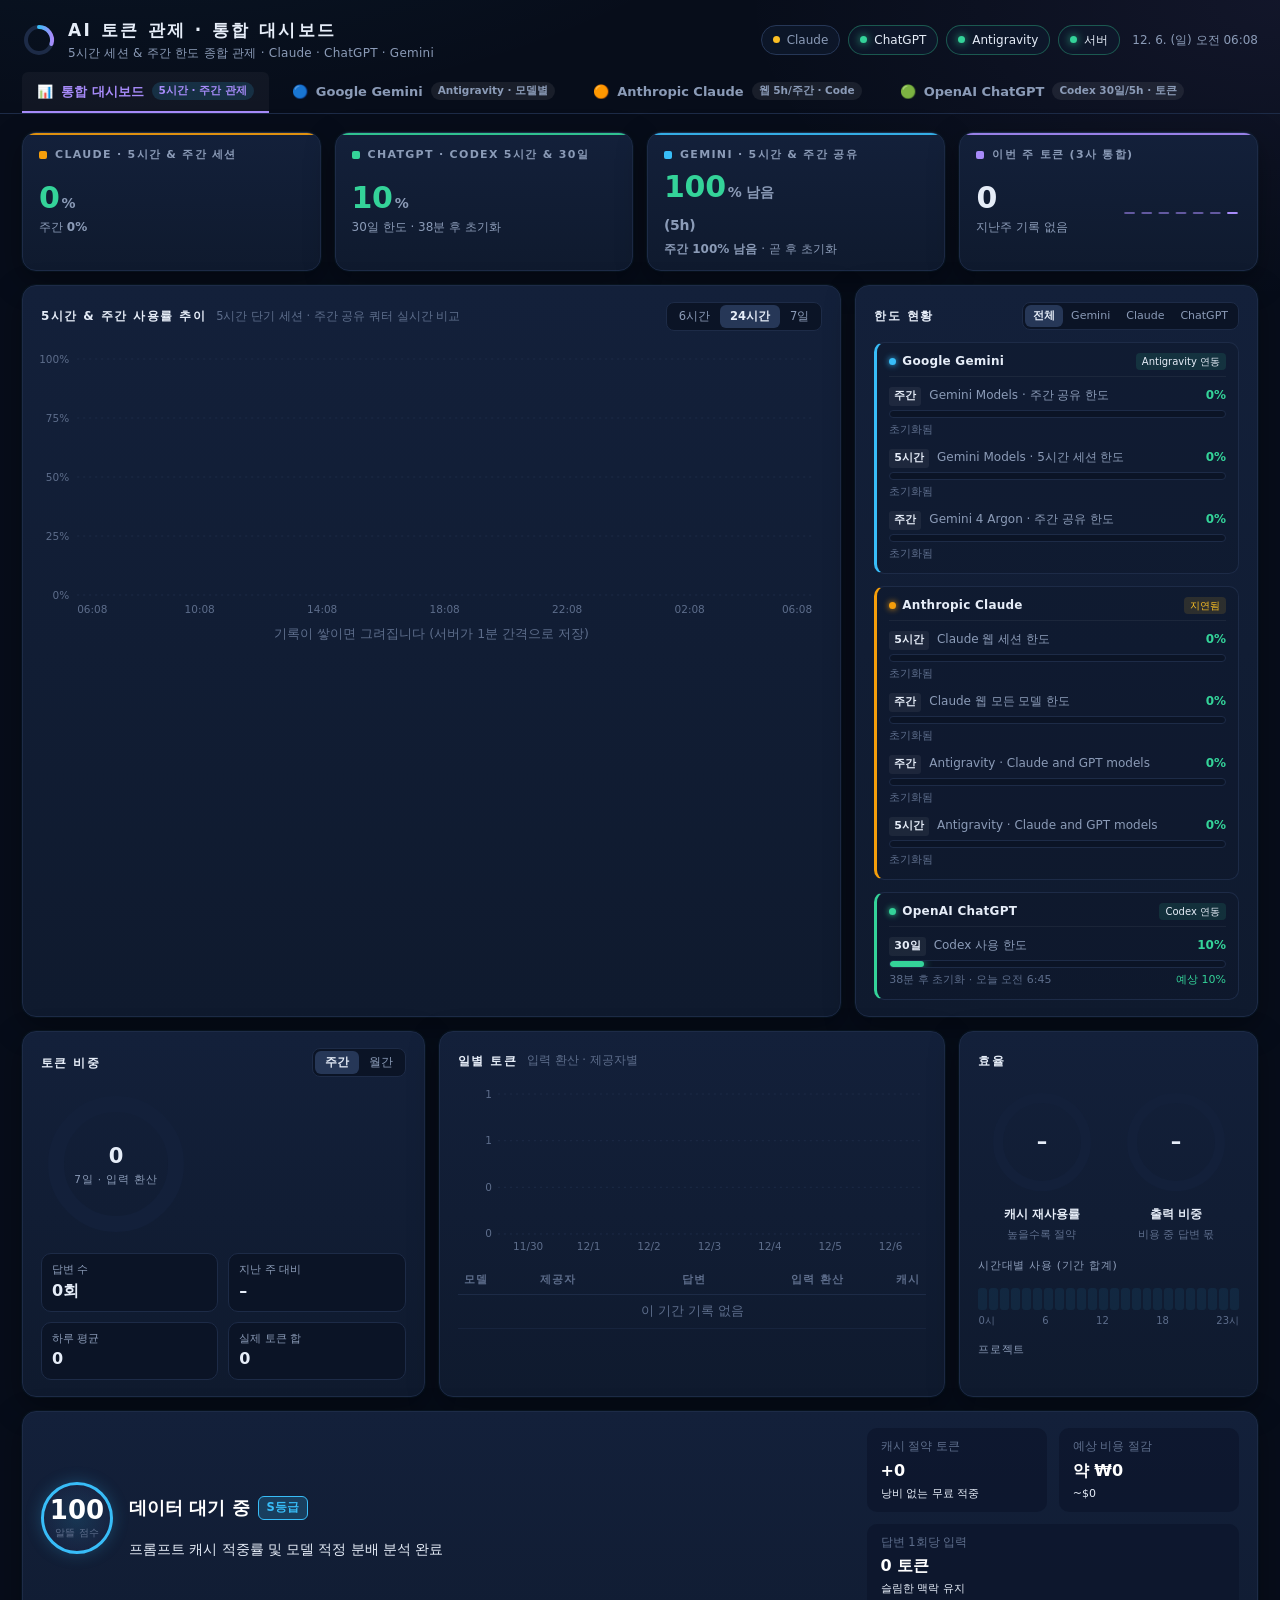
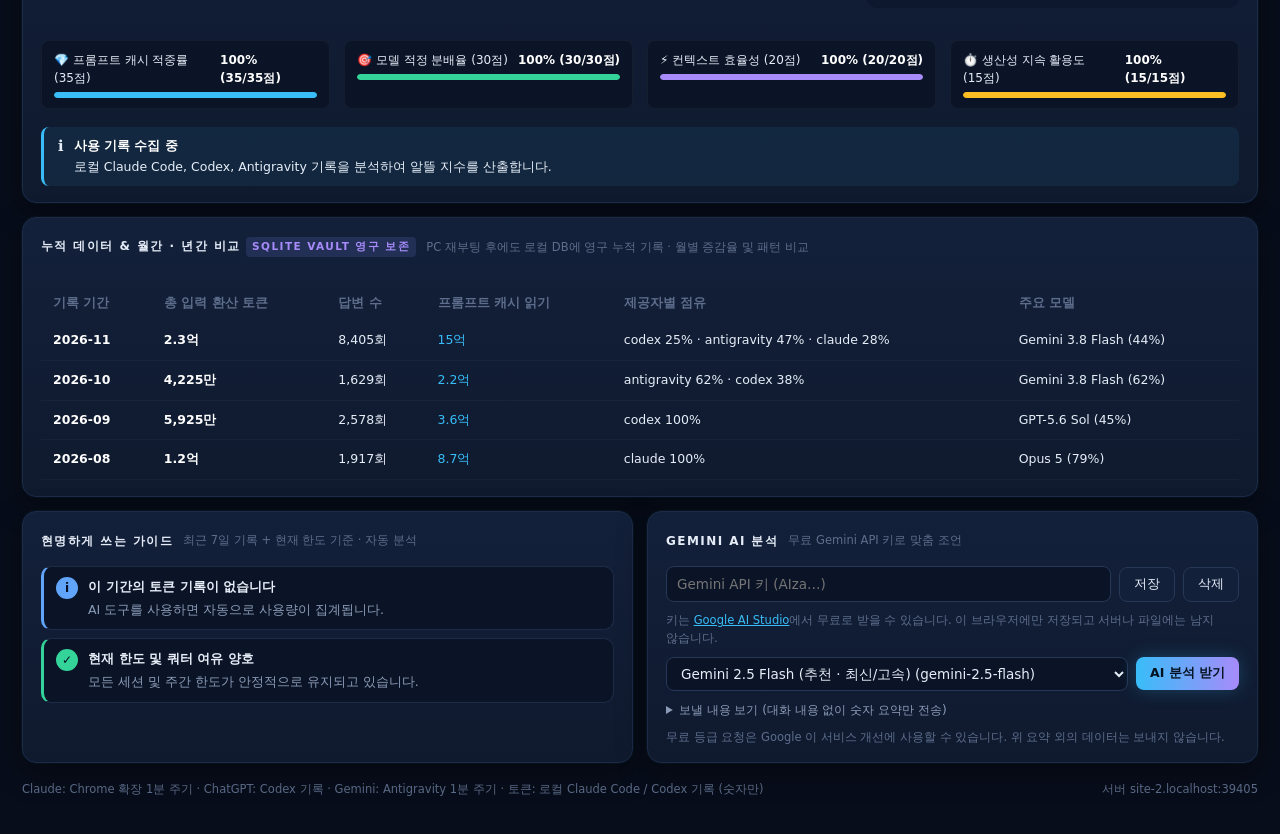
==== commit 256f7a69: "fix: remove remote modal popup completely for clean zero-friction mobile display" ====
--- a/index.html
+++ b/index.html
@@ -29,7 +29,6 @@
     </div>
     <div class="chips">
       <button type="button" class="btn-pwa" id="pwaInstallBtn" hidden title="휴대폰 및 PC 홈 화면에 PWA 앱으로 설치">📲 앱 설치</button>
-      <button type="button" class="btn-remote" id="remoteBtn" title="원격 / 모바일 실시간 동기화 설정"><span class="remote-status-dot" id="remoteDot"></span><span>원격 설정</span></button>
       <span class="chip" id="chipClaude" data-kind="wait"><span class="dot"></span><span>Claude</span></span>
       <span class="chip" id="chipGpt" data-kind="wait"><span class="dot"></span><span>ChatGPT</span></span>
       <span class="chip" id="chipAg" data-kind="wait"><span class="dot"></span><span>Antigravity</span></span>
@@ -256,35 +255,6 @@
     </section>
   </main>
 
-  <!-- 원격 / 모바일 동기화 모달 -->
-  <div class="modal-overlay" id="remoteModal" hidden>
-    <div class="modal-box">
-      <div class="modal-head">
-        <h3>🌐 원격 &amp; 모바일 실시간 동기화 설정</h3>
-        <button type="button" class="modal-close" id="remoteClose">&times;</button>
-      </div>
-      <div class="modal-body">
-        <p>외부 스마트폰이나 노트북에서 내 PC의 대시보드 서버(포트 8089)에 실시간으로 접속할 주소를 설정합니다.</p>
-        <label>
-          <b>원격 서버 주소 (API Base URL):</b>
-          <input type="url" id="remoteUrlInput" placeholder="예: http://192.168.0.15:8089 또는 Tailscale / Cloudflare 주소">
-        </label>
-        <p class="hint">
-          * <b>설정하지 않은 경우</b>: 깃허브 저장소(GitHub Pages)에 백업된 최신 스냅샷(<code>data/quota.json</code>)을 자동으로 조회합니다.<br>
-          * <b>집 안 Wi-Fi</b>: PC의 로컬 IP(<code>http://192.168.x.x:8089</code>) 입력<br>
-          * <b>외부 5G/LTE</b>: Tailscale 또는 Cloudflare Tunnel 무료 주소 입력
-        </p>
-        <p class="ai-ok" id="remoteOk" hidden></p>
-        <p class="ai-err" id="remoteErr" hidden></p>
-      </div>
-      <div class="modal-foot">
-        <button type="button" class="btn" id="remoteTestBtn">연결 테스트</button>
-        <button type="button" class="btn" id="remoteClearBtn">초기화</button>
-        <button type="button" class="btn primary" id="remoteSaveBtn">저장 적용</button>
-      </div>
-    </div>
-  </div>
-
   <footer class="foot">
     <span>Claude: Chrome 확장 1분 주기 · ChatGPT: Codex 기록 · Gemini: Antigravity 1분 주기 · 토큰: 로컬 Claude Code / Codex 기록 (숫자만)</span>
     <span id="serverAddr"></span>
--- a/dashboard.css
+++ b/dashboard.css
@@ -24,6 +24,7 @@
 }
 
 * { box-sizing: border-box; }
+[hidden] { display: none !important; }
 html, body { margin: 0; }
 body {
   min-height: 100vh;
@@ -480,103 +481,6 @@
   color: #fff;
   transform: translateY(-1px);
 }
-.btn-remote {
-  display: inline-flex;
-  align-items: center;
-  gap: 5px;
-  background: var(--card);
-  border: 1px solid var(--border);
-  color: var(--muted);
-  padding: 5px 11px;
-  border-radius: 8px;
-  font-size: 12px;
-  cursor: pointer;
-  transition: all 0.2s;
-}
-.btn-remote:hover {
-  border-color: var(--gem);
-  color: var(--fg);
-}
-.remote-status-dot {
-  width: 7px;
-  height: 7px;
-  border-radius: 50%;
-  background: var(--dim);
-}
-.remote-status-dot.live { background: var(--ok); box-shadow: 0 0 6px var(--ok); }
-.remote-status-dot.snapshot { background: var(--gem); }
-
-/* ---------- 원격 설정 모달 ---------- */
-.modal-overlay {
-  position: fixed;
-  inset: 0;
-  background: rgba(4, 8, 17, 0.75);
-  backdrop-filter: blur(6px);
-  display: flex;
-  align-items: center;
-  justify-content: center;
-  z-index: 1000;
-  padding: 20px;
-}
-.modal-box {
-  background: var(--card);
-  border: 1px solid var(--border-h);
-  border-radius: 14px;
-  width: 100%;
-  max-width: 480px;
-  box-shadow: 0 20px 40px rgba(0, 0, 0, 0.6);
-  padding: 24px;
-  display: flex;
-  flex-direction: column;
-  gap: 16px;
-}
-.modal-head {
-  display: flex;
-  justify-content: space-between;
-  align-items: center;
-}
-.modal-head h3 {
-  font-size: 17px;
-  font-weight: 700;
-  color: #fff;
-  display: flex;
-  align-items: center;
-  gap: 8px;
-}
-.modal-close {
-  background: none;
-  border: none;
-  color: var(--muted);
-  font-size: 22px;
-  cursor: pointer;
-}
-.modal-body {
-  display: flex;
-  flex-direction: column;
-  gap: 14px;
-  font-size: 13px;
-  color: var(--muted);
-}
-.modal-body input {
-  width: 100%;
-  background: #060b17;
-  border: 1px solid var(--border);
-  border-radius: 8px;
-  padding: 10px 14px;
-  color: var(--fg);
-  font-family: inherit;
-  font-size: 13.5px;
-}
-.modal-body input:focus {
-  outline: none;
-  border-color: var(--gem);
-}
-.modal-foot {
-  display: flex;
-  justify-content: flex-end;
-  gap: 10px;
-  margin-top: 6px;
-}
 
 /* ---------- 알뜰 토큰 사용 지수 (Token Frugality Hub) ---------- */
 .frugal-card {
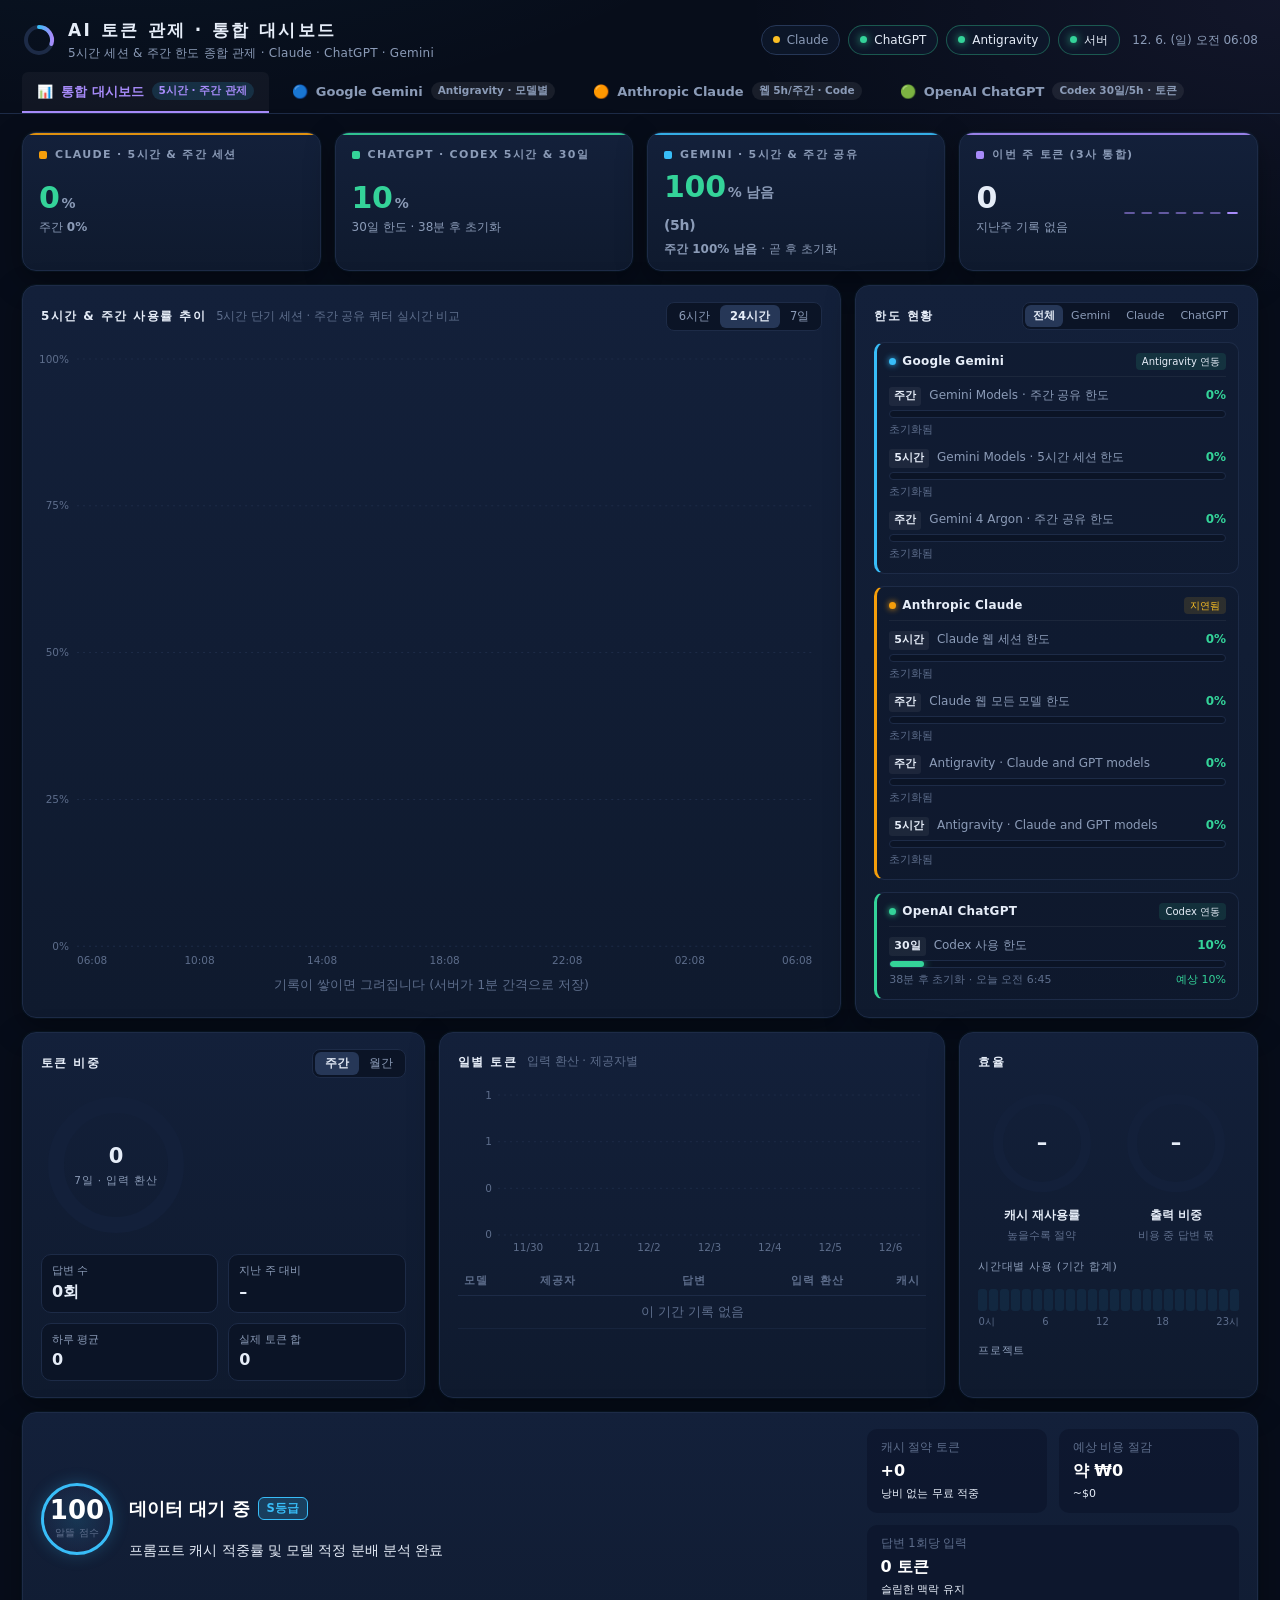
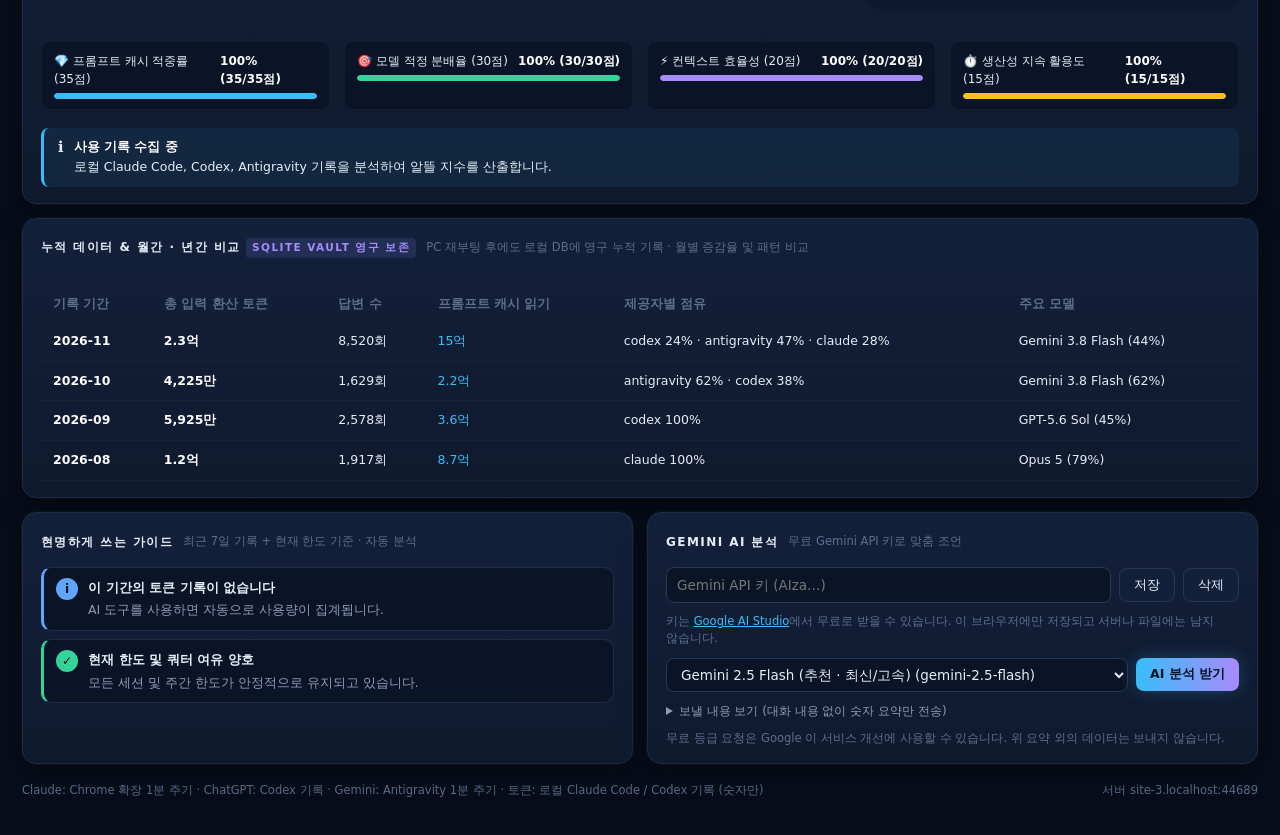
==== commit 716afb3a: "feat: make charts dynamically responsive to container and viewport sizes without empty space" ====
--- a/index.html
+++ b/index.html
@@ -77,7 +77,7 @@
     </section>
 
     <!-- 2행: 추이 + 한도 -->
-    <section class="card span-8">
+    <section class="card span-8 trend-card">
       <div class="card-head">
         <h2>5시간 & 주간 사용률 추이</h2>
         <span class="hint">5시간 단기 세션 · 주간 공유 쿼터 실시간 비교</span>
--- a/dashboard.css
+++ b/dashboard.css
@@ -240,7 +240,27 @@
 /* ---------- 차트 공통 ---------- */
 .chart { position: relative; }
 .chart svg { display: block; width: 100%; height: 100%; overflow: visible; }
-.trend { height: 270px; }
+.card.trend-card {
+  display: flex;
+  flex-direction: column;
+  min-height: 320px;
+}
+.trend-card .card-head { flex: 0 0 auto; }
+.trend-card .legend { flex: 0 0 auto; }
+.trend-card .chart.trend {
+  flex: 1 1 auto;
+  min-height: 280px;
+  width: 100%;
+  height: 100%;
+  position: relative;
+}
+.trend-card .empty {
+  flex: 1;
+  display: flex;
+  align-items: center;
+  justify-content: center;
+}
+.trend { min-height: 280px; height: 100%; }
 .bars { height: 170px; }
 .grid-l { stroke: var(--line); stroke-width: 1; stroke-dasharray: 2 4; }
 .axis { fill: var(--faint); font-size: 10.5px; }
@@ -680,6 +700,11 @@
   .span-3 { grid-column: span 6; }
   .span-4, .span-5, .span-8 { grid-column: span 12; }
   .span-6 { grid-column: span 12; }
+  .card.trend-card { min-height: auto; }
+  .trend-card .chart.trend {
+    min-height: 250px;
+    height: clamp(250px, 36vh, 340px);
+  }
 }
 @media (max-width: 640px) {
   .top, main, .foot { padding-left: 14px; padding-right: 14px; }
@@ -689,8 +714,24 @@
   .kpi-value { font-size: 26px; }
   .card-head .hint { display: none; }
   .card-head { flex-wrap: wrap; }
-  .trend { height: 220px; }
+  .card.trend-card { min-height: auto; }
+  .trend-card .chart.trend {
+    min-height: 230px;
+    height: clamp(230px, 34vh, 300px);
+  }
+  .legend button {
+    padding: 3px 9px;
+    font-size: 11px;
+  }
   .nav-bar { gap: 6px; }
   .nav-tab { padding: 8px 10px; }
   .frugal-score-box { flex-direction: column; align-items: flex-start; }
 }
+
+@media (max-height: 500px) and (orientation: landscape) {
+  .card.trend-card { min-height: auto; }
+  .trend-card .chart.trend {
+    min-height: 180px;
+    height: clamp(180px, 55vh, 230px);
+  }
+}
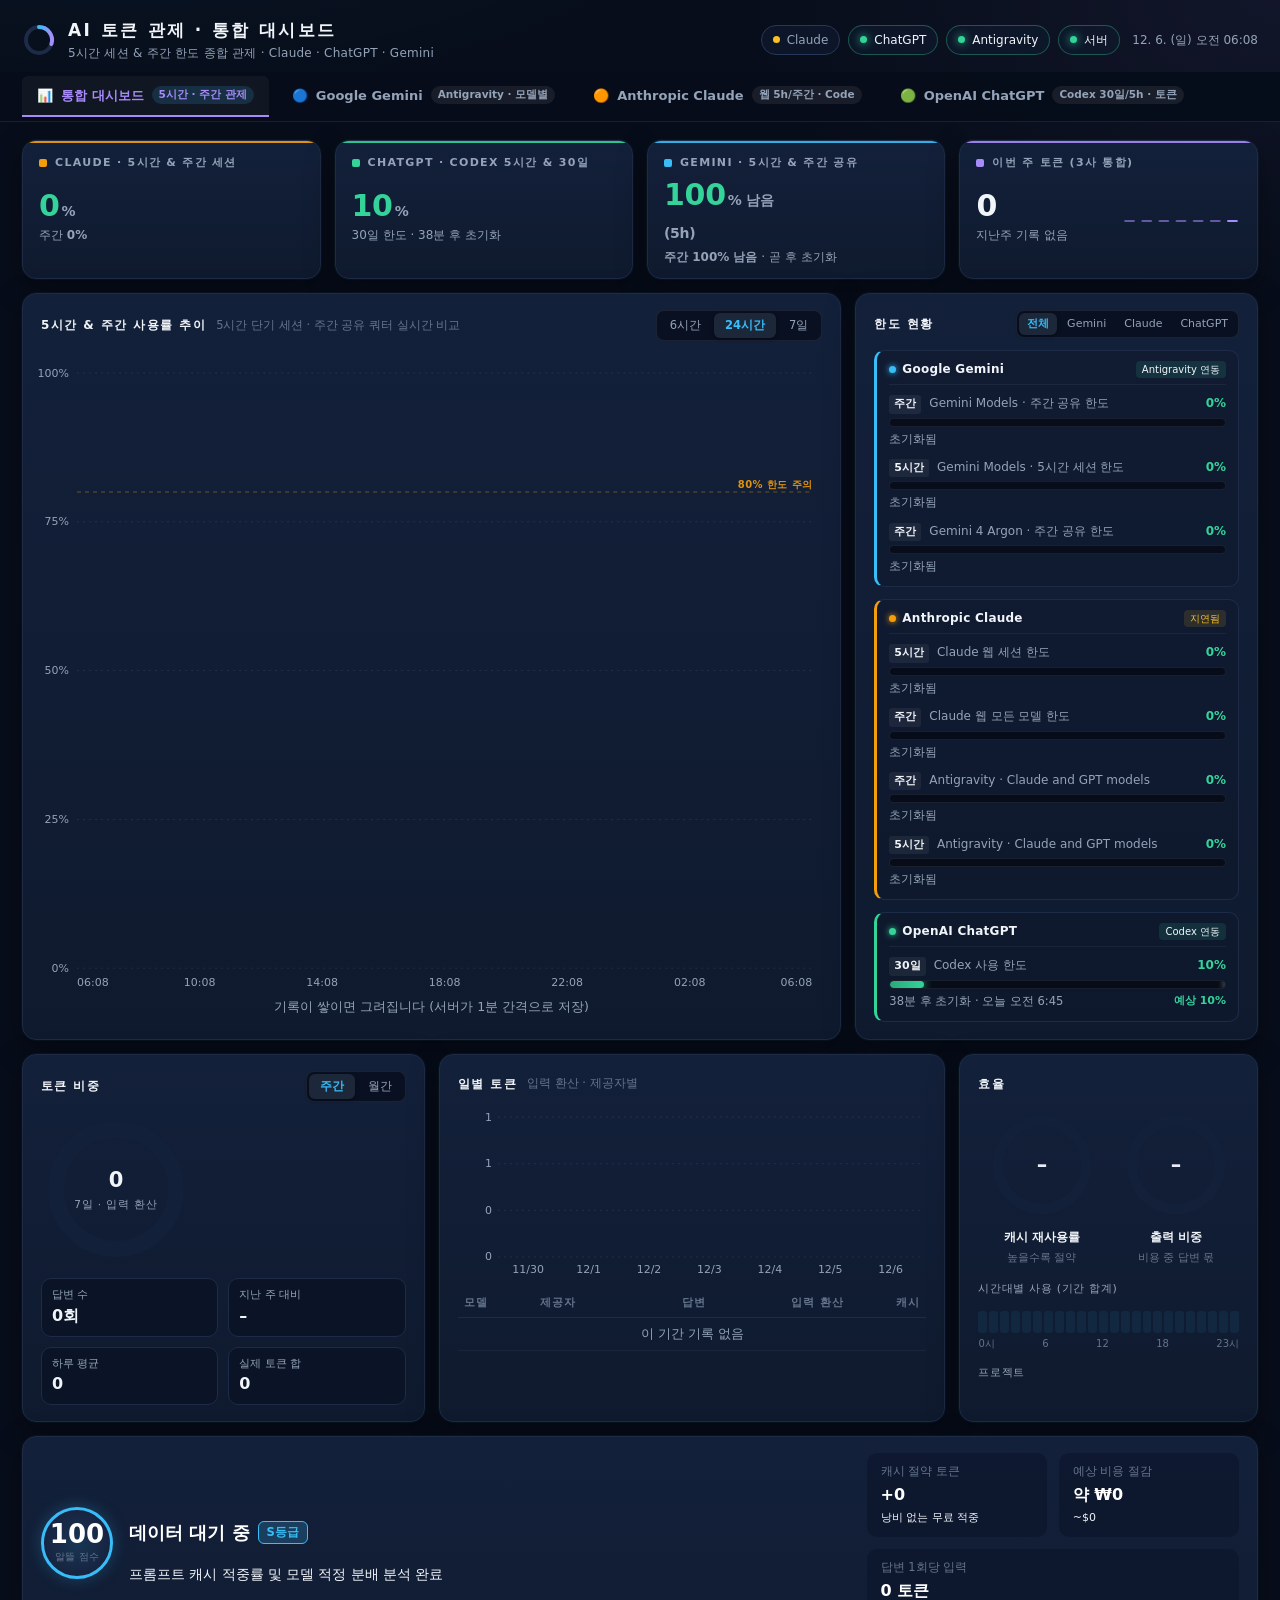
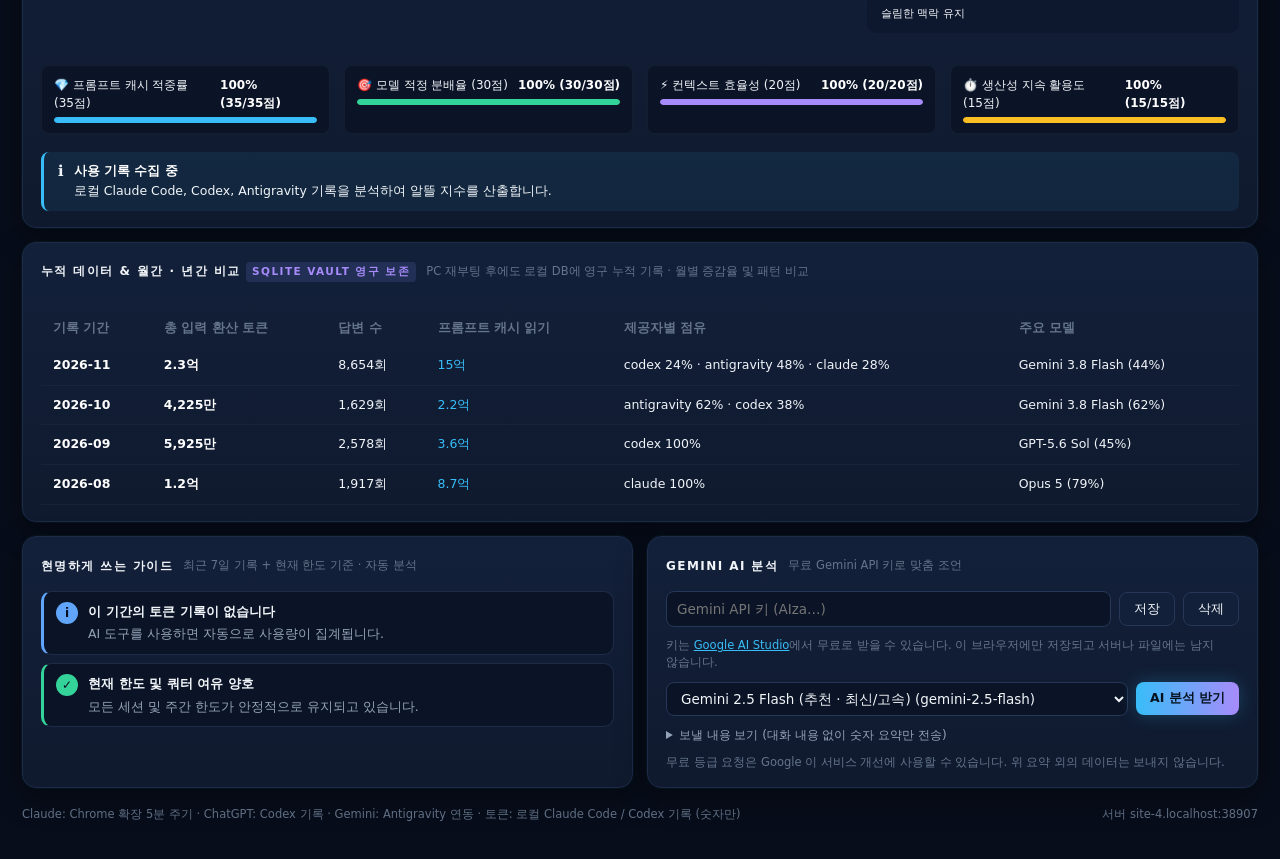
==== commit 5049be03: "feat: adjust update and sync cadence to 5-minute intervals with auto-sync daemon" ====
--- a/index.html
+++ b/index.html
@@ -256,7 +256,7 @@
   </main>
 
   <footer class="foot">
-    <span>Claude: Chrome 확장 1분 주기 · ChatGPT: Codex 기록 · Gemini: Antigravity 1분 주기 · 토큰: 로컬 Claude Code / Codex 기록 (숫자만)</span>
+    <span>Claude: Chrome 확장 5분 주기 · ChatGPT: Codex 기록 · Gemini: Antigravity 연동 · 토큰: 로컬 Claude Code / Codex 기록 (숫자만)</span>
     <span id="serverAddr"></span>
   </footer>
 
--- a/dashboard.css
+++ b/dashboard.css
@@ -6,9 +6,9 @@
   --card2: #13203a;
   --line: #1d2b47;
   --line2: #263757;
-  --text: #e6edf8;
-  --sub: #8b9bb7;
-  --faint: #5d6d8b;
+  --text: #f1f5f9;
+  --sub: #94a3b8;
+  --faint: #64748b;
   --claude: #f59e0b;
   --claude2: #fbbf24;
   --gpt: #34d399;
@@ -81,12 +81,19 @@
 .nav-bar {
   max-width: 1480px;
   margin: 0 auto 12px;
-  padding: 0 22px;
+  padding: 4px 22px;
   display: flex;
   gap: 8px;
-  border-bottom: 1px solid var(--line);
+  border-bottom: 1px solid rgba(255, 255, 255, 0.08);
   overflow-x: auto;
   scrollbar-width: none;
+  position: sticky;
+  top: 0;
+  z-index: 50;
+  background: rgba(7, 13, 26, 0.94);
+  backdrop-filter: blur(12px);
+  -webkit-backdrop-filter: blur(12px);
+  -webkit-overflow-scrolling: touch;
 }
 .nav-bar::-webkit-scrollbar { display: none; }
 .nav-tab {
@@ -210,32 +217,77 @@
 .lv-bad { color: var(--bad); }
 
 /* ---------- 세그먼트 / 범례 ---------- */
-.seg { display: inline-flex; background: var(--bg2); border: 1px solid var(--line); border-radius: 8px; padding: 2px; }
+.seg {
+  display: inline-flex;
+  background: rgba(6, 11, 23, 0.7);
+  border: 1px solid rgba(255, 255, 255, 0.08);
+  border-radius: 8px;
+  padding: 2px;
+  gap: 2px;
+}
 .seg button {
   border: 0;
   background: transparent;
   color: var(--sub);
   font-size: 11.5px;
-  padding: 3px 10px;
+  font-weight: 500;
+  padding: 4px 11px;
   border-radius: 6px;
   cursor: pointer;
-}
-.seg button[aria-selected="true"] { background: var(--line2); color: var(--text); font-weight: 600; }
-.legend { display: flex; flex-wrap: wrap; gap: 6px; margin: -2px 0 8px; }
+  transition: all .15s ease;
+}
+.seg button:hover {
+  color: var(--text);
+  background: rgba(255, 255, 255, 0.04);
+}
+.seg button[aria-selected="true"] {
+  background: rgba(30, 41, 59, 0.95);
+  color: #38bdf8;
+  font-weight: 700;
+  box-shadow: 0 1px 4px rgba(0, 0, 0, 0.4);
+}
+.legend {
+  display: flex;
+  flex-wrap: wrap;
+  gap: 6px;
+  margin: 0 0 10px;
+}
 .legend button {
   display: inline-flex;
   align-items: center;
   gap: 6px;
-  border: 1px solid var(--line);
-  background: var(--bg2);
+  border: 1px solid rgba(255, 255, 255, 0.08);
+  background: rgba(11, 20, 38, 0.55);
   border-radius: 999px;
   font-size: 11.5px;
-  color: var(--sub);
-  padding: 2px 10px;
+  font-weight: 500;
+  color: #cbd5e1;
+  padding: 4px 11px;
   cursor: pointer;
-}
-.legend button i { width: 10px; height: 3px; border-radius: 2px; background: var(--c); box-shadow: 0 0 6px var(--c); }
-.legend button[aria-pressed="false"] { opacity: .4; }
+  transition: all .2s cubic-bezier(0.16, 1, 0.3, 1);
+  user-select: none;
+  -webkit-user-select: none;
+}
+.legend button:hover {
+  border-color: var(--c);
+  background: rgba(255, 255, 255, 0.06);
+  color: #ffffff;
+  transform: translateY(-1px);
+}
+.legend button i {
+  width: 8px;
+  height: 8px;
+  border-radius: 50%;
+  background: var(--c);
+  box-shadow: 0 0 7px var(--c);
+  flex: none;
+}
+.legend button[aria-pressed="false"] {
+  opacity: .35;
+  border-color: transparent;
+  background: rgba(15, 23, 42, 0.25);
+  text-decoration: line-through;
+}
 
 /* ---------- 차트 공통 ---------- */
 .chart { position: relative; }
@@ -262,26 +314,64 @@
 }
 .trend { min-height: 280px; height: 100%; }
 .bars { height: 170px; }
-.grid-l { stroke: var(--line); stroke-width: 1; stroke-dasharray: 2 4; }
-.axis { fill: var(--faint); font-size: 10.5px; }
-.cursor { stroke: var(--sub); stroke-dasharray: 3 3; opacity: .7; }
+.grid-l { stroke: rgba(255, 255, 255, 0.08); stroke-width: 1; stroke-dasharray: 2 4; }
+.grid-warn { stroke: rgba(245, 158, 11, 0.4); stroke-width: 1; stroke-dasharray: 4 4; }
+.axis-warn { fill: rgba(245, 158, 11, 0.9); font-size: 10px; font-weight: 600; letter-spacing: 0.04em; }
+.axis { fill: #94a3b8; font-size: 11px; font-weight: 500; font-variant-numeric: tabular-nums; }
+.cursor { stroke: #cbd5e1; stroke-width: 1.2; stroke-dasharray: 3 3; opacity: .85; }
 .tip {
   position: absolute;
-  top: 6px;
+  top: 8px;
   pointer-events: none;
-  background: rgba(7, 13, 26, .94);
-  border: 1px solid var(--line2);
-  border-radius: 8px;
-  padding: 7px 10px;
+  background: rgba(11, 20, 38, 0.94);
+  backdrop-filter: blur(12px);
+  -webkit-backdrop-filter: blur(12px);
+  border: 1px solid rgba(255, 255, 255, 0.12);
+  border-radius: 10px;
+  padding: 8px 12px;
   font-size: 11.5px;
   white-space: nowrap;
-  z-index: 3;
-  box-shadow: 0 8px 24px rgba(0, 0, 0, .5);
-}
-.tip b { display: block; font-weight: 600; margin-bottom: 3px; color: var(--sub); }
-.tip div { display: flex; align-items: center; gap: 6px; }
-.tip i { width: 8px; height: 8px; border-radius: 50%; background: var(--c); }
-.empty { margin: 0; text-align: center; color: var(--faint); font-size: 12.5px; padding: 6px 0; }
+  z-index: 10;
+  box-shadow: 0 12px 30px rgba(0, 0, 0, 0.65), 0 0 0 1px rgba(56, 189, 248, 0.1);
+  min-width: 160px;
+}
+.tip b {
+  display: block;
+  font-weight: 700;
+  font-size: 11.5px;
+  margin-bottom: 5px;
+  color: #94a3b8;
+  border-bottom: 1px solid rgba(255, 255, 255, 0.07);
+  padding-bottom: 4px;
+}
+.tip div {
+  display: flex;
+  align-items: center;
+  gap: 8px;
+  margin-top: 3.5px;
+}
+.tip .tip-dot {
+  width: 7px;
+  height: 7px;
+  border-radius: 50%;
+  background: var(--c);
+  box-shadow: 0 0 6px var(--c);
+  flex: none;
+}
+.tip .tip-name {
+  color: #e2e8f0;
+  font-size: 11.5px;
+  white-space: nowrap;
+}
+.tip .tip-val {
+  font-weight: 700;
+  font-variant-numeric: tabular-nums;
+  margin-left: auto;
+  padding-left: 12px;
+  color: #ffffff;
+  font-size: 12px;
+}
+.empty { margin: 0; text-align: center; color: var(--sub); font-size: 12.5px; padding: 6px 0; }
 
 /* ---------- 한도 현황 (회사별 모듈화) ---------- */
 .seg-sm button { padding: 3px 8px; font-size: 11px; }
@@ -338,12 +428,64 @@
 .lim-top .who { font-weight: 600; font-size: 11px; padding: 1px 5px; border-radius: 3px; background: rgba(255, 255, 255, .06); }
 .lim-top .what { color: var(--sub); flex: 1; min-width: 0; overflow: hidden; text-overflow: ellipsis; white-space: nowrap; }
 .lim-top .pct { font-variant-numeric: tabular-nums; font-weight: 700; }
-.lim-bar { position: relative; height: 8px; border-radius: 4px; background: var(--bg2); border: 1px solid var(--line); overflow: hidden; }
-.lim-bar i { position: absolute; inset: 0 auto 0 0; border-radius: 4px; background: var(--c); box-shadow: 0 0 10px var(--c); transition: width .7s; }
-.lim-bar s { position: absolute; top: -2px; bottom: -2px; width: 2px; background: var(--text); opacity: .55; text-decoration: none; }
-.lim-meta { display: flex; justify-content: space-between; gap: 8px; font-size: 11px; color: var(--faint); }
-.lim-meta .pace { text-align: right; }
-.group-title { font-size: 10.5px; letter-spacing: .14em; text-transform: uppercase; color: var(--faint); margin: 4px 0 -4px; }
+.lim-bar {
+  position: relative;
+  height: 9px;
+  border-radius: 999px;
+  background: rgba(6, 11, 23, 0.85);
+  border: 1px solid rgba(255, 255, 255, 0.08);
+  overflow: hidden;
+}
+.lim-bar i {
+  position: absolute;
+  inset: 0 auto 0 0;
+  border-radius: 999px;
+  background: linear-gradient(90deg, color-mix(in srgb, var(--c) 80%, #000), var(--c));
+  box-shadow: 0 0 10px var(--c);
+  transition: width .7s cubic-bezier(0.16, 1, 0.3, 1);
+}
+.lim-bar s {
+  position: absolute;
+  top: -2px;
+  bottom: -2px;
+  width: 2.5px;
+  border-radius: 1px;
+  background: #ffffff;
+  box-shadow: 0 0 6px rgba(255, 255, 255, 0.95);
+  opacity: .95;
+  text-decoration: none;
+  z-index: 2;
+}
+.lim-meta {
+  display: flex;
+  justify-content: space-between;
+  align-items: center;
+  gap: 8px;
+  font-size: 11.5px;
+  color: var(--sub);
+}
+.lim-meta .reset { color: #94a3b8; }
+.lim-meta .pace {
+  text-align: right;
+  font-weight: 600;
+  font-size: 11px;
+}
+.lim-meta .pace.lv-bad {
+  color: #f87171;
+  background: rgba(248, 113, 113, 0.12);
+  padding: 1px 6px;
+  border-radius: 4px;
+}
+.lim-meta .pace.lv-warn {
+  color: #fbbf24;
+  background: rgba(251, 191, 36, 0.12);
+  padding: 1px 6px;
+  border-radius: 4px;
+}
+.lim-meta .pace.lv-ok {
+  color: #34d399;
+}
+.group-title { font-size: 10.5px; letter-spacing: .14em; text-transform: uppercase; color: var(--sub); margin: 4px 0 -4px; }
 
 /* ---------- 토큰 분석 ---------- */
 .donut-wrap { display: flex; gap: 16px; align-items: center; }
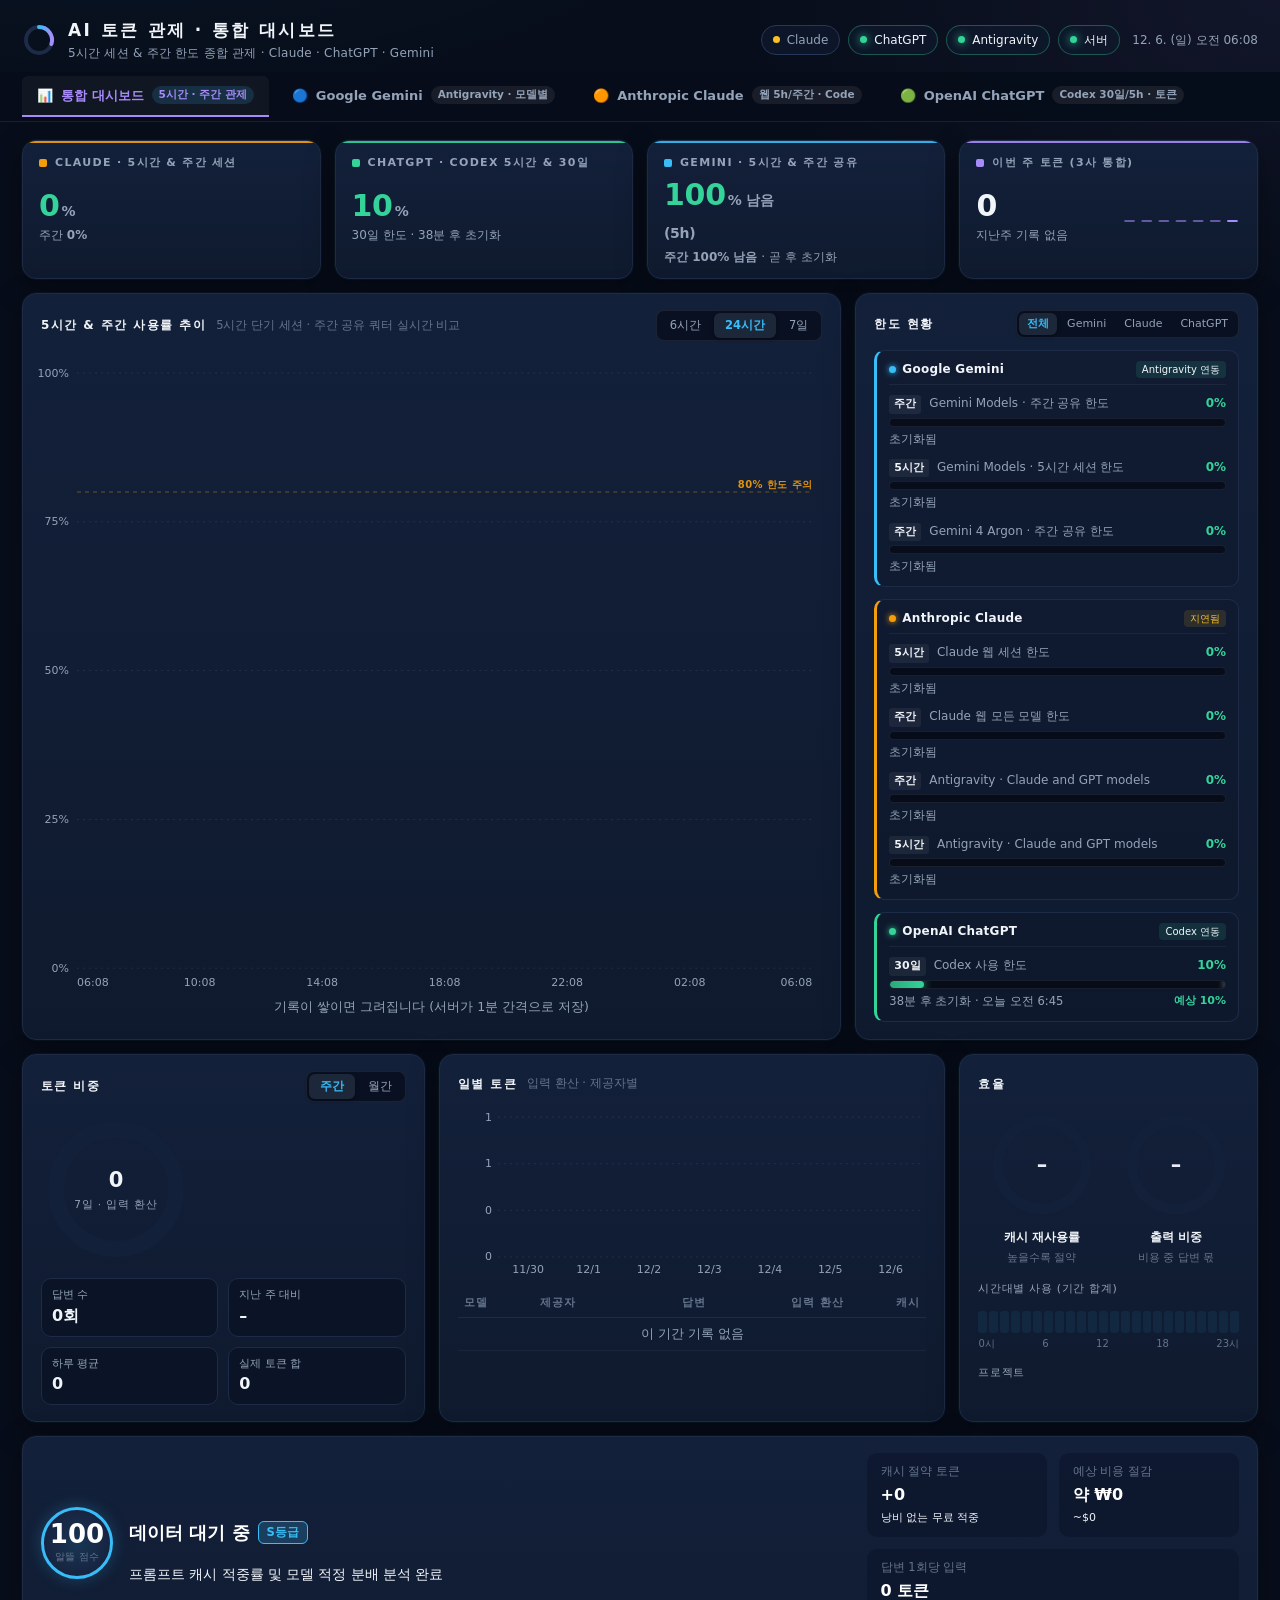
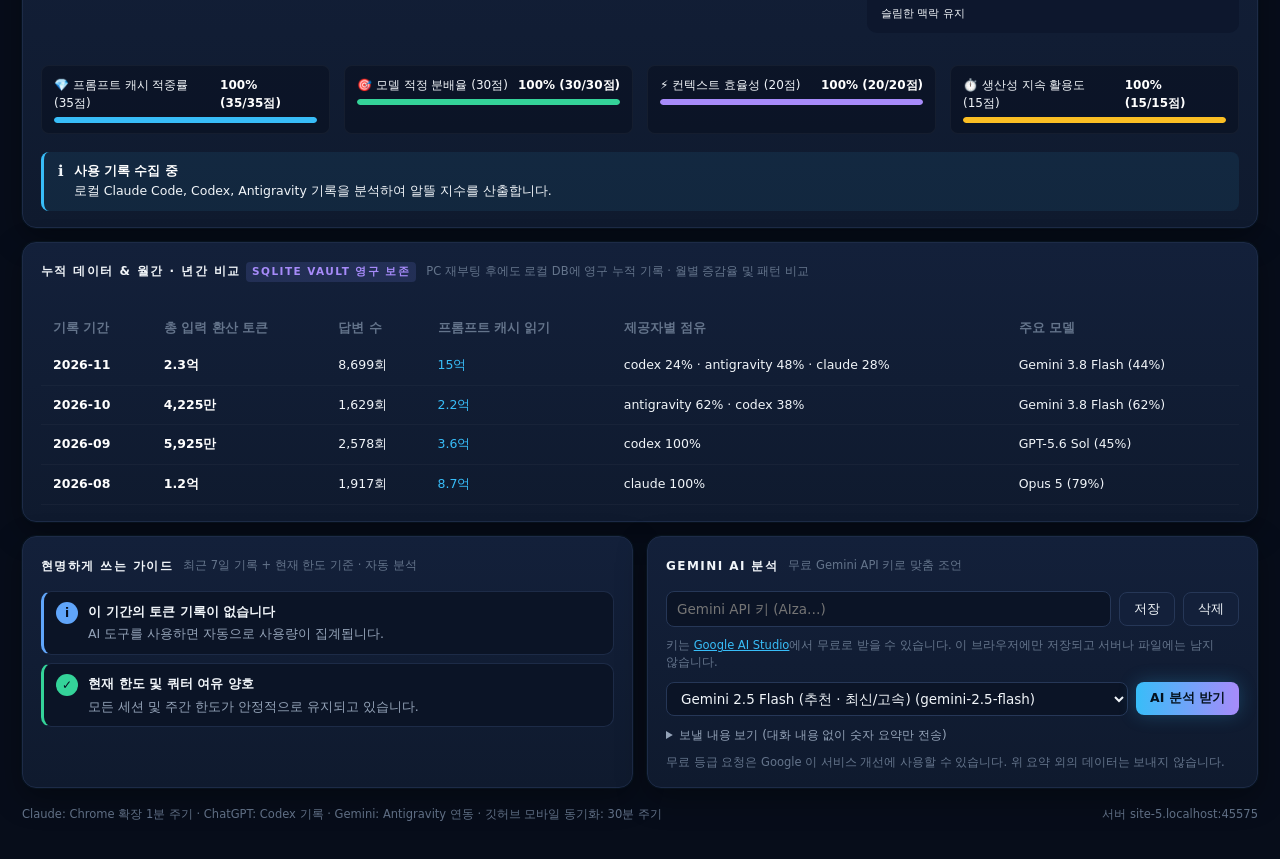
==== commit 7e1e604f: "feat: 1-min local high-res recording with 30-min batched GitHub push for zero data loss and ultra-lo" ====
--- a/index.html
+++ b/index.html
@@ -256,7 +256,7 @@
   </main>
 
   <footer class="foot">
-    <span>Claude: Chrome 확장 5분 주기 · ChatGPT: Codex 기록 · Gemini: Antigravity 연동 · 토큰: 로컬 Claude Code / Codex 기록 (숫자만)</span>
+    <span>Claude: Chrome 확장 1분 주기 · ChatGPT: Codex 기록 · Gemini: Antigravity 연동 · 깃허브 모바일 동기화: 30분 주기</span>
     <span id="serverAddr"></span>
   </footer>
 
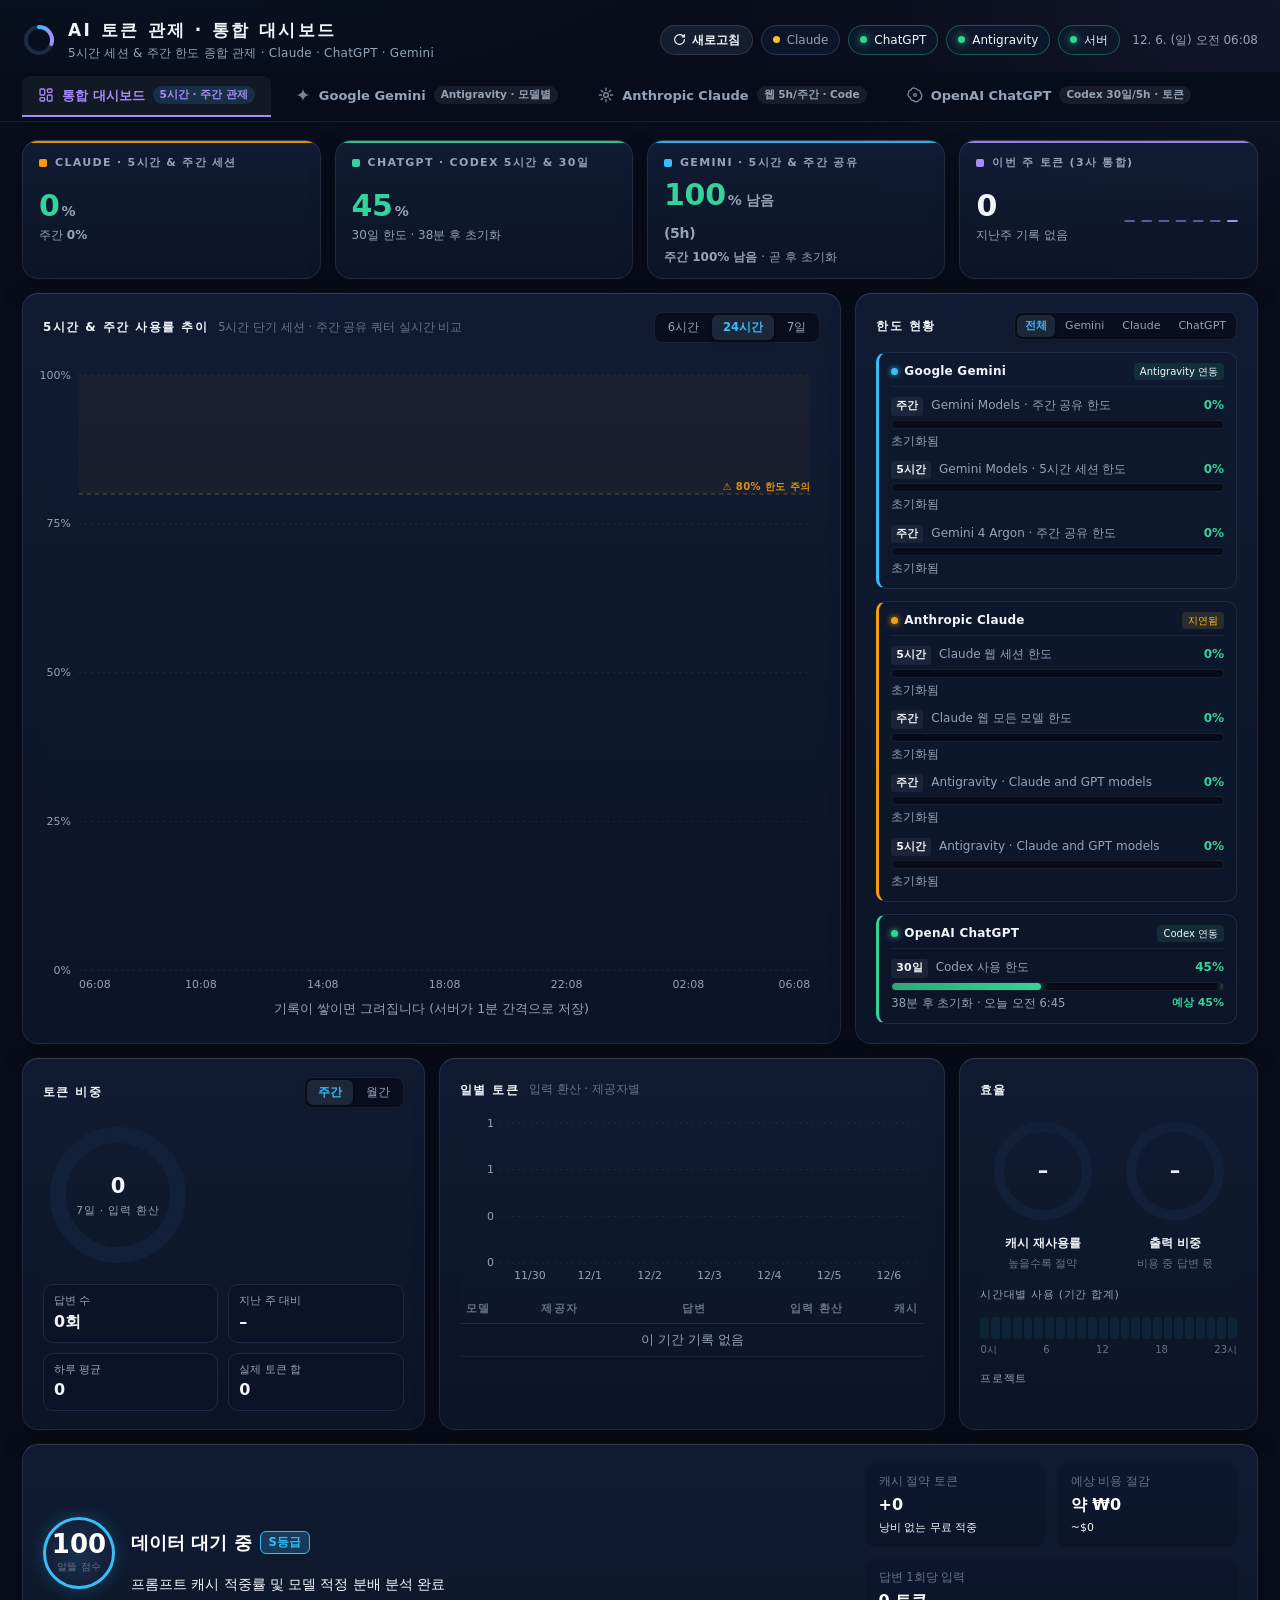
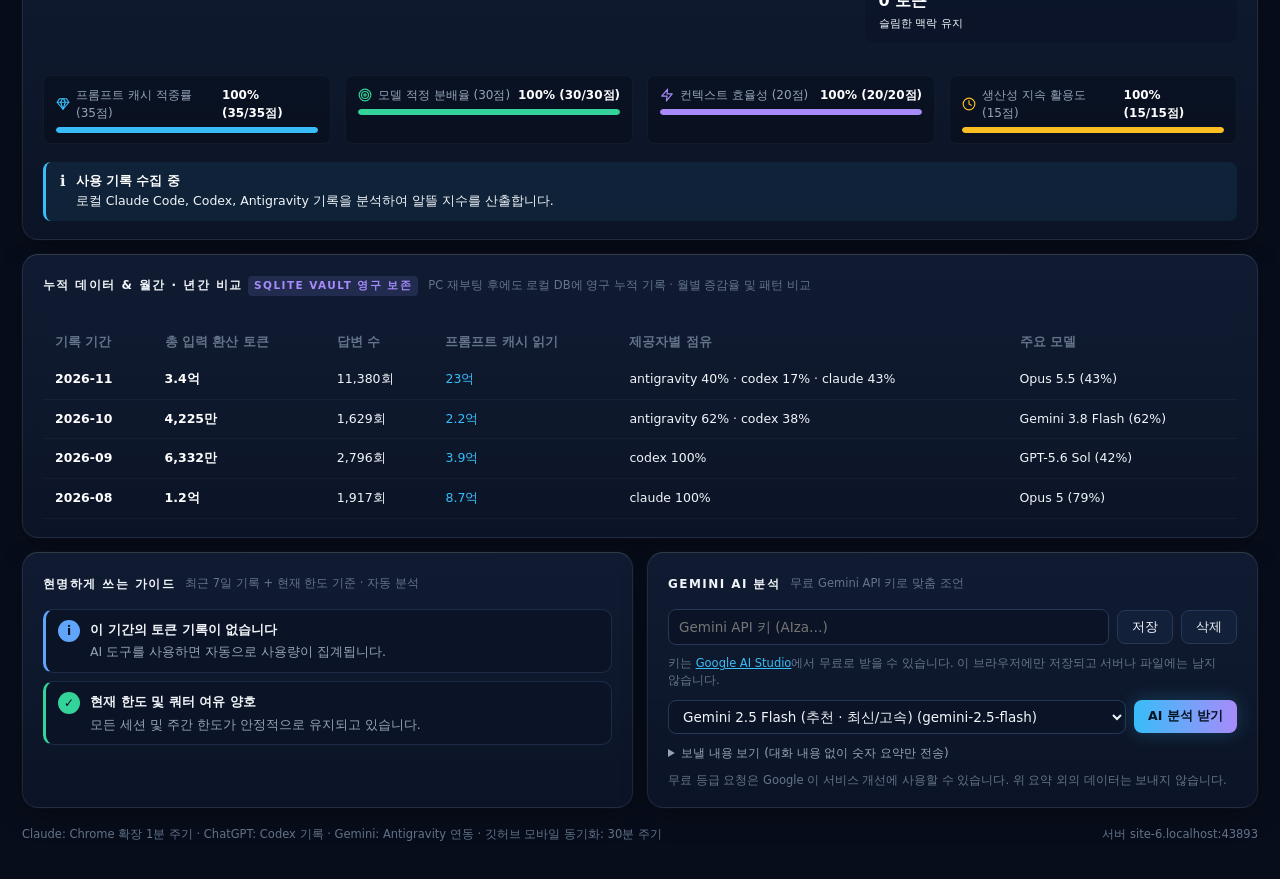
==== commit 92cf7632: "feat(ui/ux): apply ui-ux-pro-max design guidelines, vector icons, bento elevation, and instant refre" ====
--- a/index.html
+++ b/index.html
@@ -28,7 +28,14 @@
       </div>
     </div>
     <div class="chips">
-      <button type="button" class="btn-pwa" id="pwaInstallBtn" hidden title="휴대폰 및 PC 홈 화면에 PWA 앱으로 설치">📲 앱 설치</button>
+      <button type="button" class="btn-refresh" id="refreshBtn" title="실시간 데이터 즉시 새로고침" aria-label="새로고침">
+        <svg class="refresh-icon" viewBox="0 0 24 24" width="13" height="13" fill="none" stroke="currentColor" stroke-width="2.2" stroke-linecap="round" stroke-linejoin="round" aria-hidden="true"><path d="M21 12a9 9 0 1 1-9-9c2.52 0 4.85.83 6.72 2.24L21 7"/><path d="M21 3v4h-4"/></svg>
+        <span>새로고침</span>
+      </button>
+      <button type="button" class="btn-pwa" id="pwaInstallBtn" hidden title="휴대폰 및 PC 홈 화면에 PWA 앱으로 설치">
+        <svg class="btn-icon" viewBox="0 0 24 24" width="14" height="14" fill="none" stroke="currentColor" stroke-width="2" stroke-linecap="round" stroke-linejoin="round" aria-hidden="true"><rect width="14" height="20" x="5" y="2" rx="2" ry="2"/><path d="M12 18h.01"/><path d="m9 10 3 3 3-3"/><path d="M12 6v7"/></svg>
+        <span>앱 설치</span>
+      </button>
       <span class="chip" id="chipClaude" data-kind="wait"><span class="dot"></span><span>Claude</span></span>
       <span class="chip" id="chipGpt" data-kind="wait"><span class="dot"></span><span>ChatGPT</span></span>
       <span class="chip" id="chipAg" data-kind="wait"><span class="dot"></span><span>Antigravity</span></span>
@@ -38,10 +45,26 @@
   </header>
 
   <nav class="nav-bar">
-    <a href="index.html" class="nav-tab active" style="--tab-c: var(--violet)"><span class="tab-icon">📊</span><span class="tab-title">통합 대시보드</span><span class="tab-badge">5시간 · 주간 관제</span></a>
-    <a href="gemini.html" class="nav-tab" style="--tab-c: var(--gem)"><span class="tab-icon">🔵</span><span class="tab-title">Google Gemini</span><span class="tab-badge">Antigravity · 모델별</span></a>
-    <a href="claude.html" class="nav-tab" style="--tab-c: var(--claude)"><span class="tab-icon">🟠</span><span class="tab-title">Anthropic Claude</span><span class="tab-badge">웹 5h/주간 · Code</span></a>
-    <a href="chatgpt.html" class="nav-tab" style="--tab-c: var(--gpt)"><span class="tab-icon">🟢</span><span class="tab-title">OpenAI ChatGPT</span><span class="tab-badge">Codex 30일/5h · 토큰</span></a>
+    <a href="index.html" class="nav-tab active" style="--tab-c: var(--violet)">
+      <svg class="tab-svg" viewBox="0 0 24 24" fill="none" stroke="currentColor" stroke-width="2" stroke-linecap="round" stroke-linejoin="round" aria-hidden="true"><rect width="7" height="9" x="3" y="3" rx="1.5"/><rect width="7" height="5" x="14" y="3" rx="1.5"/><rect width="7" height="9" x="14" y="12" rx="1.5"/><rect width="7" height="5" x="3" y="16" rx="1.5"/></svg>
+      <span class="tab-title">통합 대시보드</span>
+      <span class="tab-badge">5시간 · 주간 관제</span>
+    </a>
+    <a href="gemini.html" class="nav-tab" style="--tab-c: var(--gem)">
+      <svg class="tab-svg" viewBox="0 0 24 24" fill="currentColor" aria-hidden="true"><path d="M12 2C12 7.5 7.5 12 2 12C7.5 12 12 16.5 12 22C12 16.5 16.5 12 22 12C16.5 12 12 7.5 12 2Z"/></svg>
+      <span class="tab-title">Google Gemini</span>
+      <span class="tab-badge">Antigravity · 모델별</span>
+    </a>
+    <a href="claude.html" class="nav-tab" style="--tab-c: var(--claude)">
+      <svg class="tab-svg" viewBox="0 0 24 24" fill="none" stroke="currentColor" stroke-width="2.2" stroke-linecap="round" stroke-linejoin="round" aria-hidden="true"><circle cx="12" cy="12" r="3.5"/><path d="M12 2v3m0 14v3M2 12h3m14 0h3m-3.1-6.9-2.1 2.1m-9.8 9.8-2.1 2.1m0-14 2.1 2.1m9.8 9.8 2.1 2.1"/></svg>
+      <span class="tab-title">Anthropic Claude</span>
+      <span class="tab-badge">웹 5h/주간 · Code</span>
+    </a>
+    <a href="chatgpt.html" class="nav-tab" style="--tab-c: var(--gpt)">
+      <svg class="tab-svg" viewBox="0 0 24 24" fill="none" stroke="currentColor" stroke-width="2" stroke-linecap="round" stroke-linejoin="round" aria-hidden="true"><path d="M12 2a4 4 0 0 1 3.8 2.7 4 4 0 0 1 4.5 4.5A4 4 0 0 1 21.6 15a4 4 0 0 1-3.6 4.3 4 4 0 0 1-4.8 2.6A4 4 0 0 1 9.4 20a4 4 0 0 1-4.5-4.5A4 4 0 0 1 2.4 9a4 4 0 0 1 3.6-4.3A4 4 0 0 1 12 2z"/><circle cx="12" cy="12" r="2"/></svg>
+      <span class="tab-title">OpenAI ChatGPT</span>
+      <span class="tab-badge">Codex 30일/5h · 토큰</span>
+    </a>
   </nav>
 
   <main>
@@ -181,19 +204,19 @@
       <!-- 세부 4대 효율 지표 바 -->
       <div class="frugal-bars">
         <div class="f-bar-item">
-          <div class="f-bar-lbl"><span>💎 프롬프트 캐시 적중률 (35점)</span><b id="fBarCache">82%</b></div>
+          <div class="f-bar-lbl"><span class="f-bar-title"><svg class="f-lbl-icon" viewBox="0 0 24 24" width="14" height="14" fill="none" stroke="#38bdf8" stroke-width="2" stroke-linecap="round" stroke-linejoin="round" aria-hidden="true"><path d="M6 3h12l4 6-10 12L2 9z"/><path d="M11 3 8 9l4 12 4-12-3-6"/><path d="M2 9h20"/></svg>프롬프트 캐시 적중률 (35점)</span><b id="fBarCache">82%</b></div>
           <div class="f-track"><div class="f-fill" id="fFillCache" style="width:82%; background:#38bdf8;"></div></div>
         </div>
         <div class="f-bar-item">
-          <div class="f-bar-lbl"><span>🎯 모델 적정 분배율 (30점)</span><b id="fBarModel">90%</b></div>
+          <div class="f-bar-lbl"><span class="f-bar-title"><svg class="f-lbl-icon" viewBox="0 0 24 24" width="14" height="14" fill="none" stroke="#34d399" stroke-width="2" stroke-linecap="round" stroke-linejoin="round" aria-hidden="true"><circle cx="12" cy="12" r="10"/><circle cx="12" cy="12" r="6"/><circle cx="12" cy="12" r="2"/></svg>모델 적정 분배율 (30점)</span><b id="fBarModel">90%</b></div>
           <div class="f-track"><div class="f-fill" id="fFillModel" style="width:90%; background:#34d399;"></div></div>
         </div>
         <div class="f-bar-item">
-          <div class="f-bar-lbl"><span>⚡ 컨텍스트 효율성 (20점)</span><b id="fBarContext">95%</b></div>
+          <div class="f-bar-lbl"><span class="f-bar-title"><svg class="f-lbl-icon" viewBox="0 0 24 24" width="14" height="14" fill="none" stroke="#a78bfa" stroke-width="2" stroke-linecap="round" stroke-linejoin="round" aria-hidden="true"><polygon points="13 2 3 14 12 14 11 22 21 10 12 10 13 2"/></svg>컨텍스트 효율성 (20점)</span><b id="fBarContext">95%</b></div>
           <div class="f-track"><div class="f-fill" id="fFillContext" style="width:95%; background:#a78bfa;"></div></div>
         </div>
         <div class="f-bar-item">
-          <div class="f-bar-lbl"><span>⏱️ 생산성 지속 활용도 (15점)</span><b id="fBarPacing">90%</b></div>
+          <div class="f-bar-lbl"><span class="f-bar-title"><svg class="f-lbl-icon" viewBox="0 0 24 24" width="14" height="14" fill="none" stroke="#fbbf24" stroke-width="2" stroke-linecap="round" stroke-linejoin="round" aria-hidden="true"><circle cx="12" cy="12" r="10"/><polyline points="12 6 12 12 16 14"/></svg>생산성 지속 활용도 (15점)</span><b id="fBarPacing">90%</b></div>
           <div class="f-track"><div class="f-fill" id="fFillPacing" style="width:90%; background:#fbbf24;"></div></div>
         </div>
       </div>
--- a/dashboard.css
+++ b/dashboard.css
@@ -57,6 +57,42 @@
 .brand h1 { margin: 0; font-size: 17px; font-weight: 700; letter-spacing: .14em; text-transform: uppercase; }
 .brand p { margin: 0; font-size: 12px; color: var(--sub); letter-spacing: .02em; }
 .chips { display: flex; gap: 8px; flex-wrap: wrap; align-items: center; }
+.btn-refresh, .btn-pwa {
+  display: inline-flex;
+  align-items: center;
+  gap: 6px;
+  padding: 5px 12px;
+  border-radius: 999px;
+  border: 1px solid rgba(255, 255, 255, 0.12);
+  background: rgba(30, 41, 59, 0.65);
+  font-size: 12px;
+  font-weight: 600;
+  color: var(--text);
+  cursor: pointer;
+  transition: all 0.2s cubic-bezier(0.16, 1, 0.3, 1);
+  white-space: nowrap;
+  touch-action: manipulation;
+}
+.btn-refresh:hover, .btn-pwa:hover {
+  background: rgba(56, 189, 248, 0.15);
+  border-color: rgba(56, 189, 248, 0.35);
+  color: #38bdf8;
+  transform: translateY(-1px);
+}
+.btn-refresh:active, .btn-pwa:active {
+  transform: scale(0.96);
+}
+.btn-refresh .refresh-icon, .btn-pwa .btn-icon {
+  flex: none;
+  transition: transform 0.4s ease;
+}
+.refresh-icon.spinning {
+  animation: spin 0.7s cubic-bezier(0.4, 0, 0.2, 1) infinite;
+}
+@keyframes spin {
+  from { transform: rotate(0deg); }
+  to { transform: rotate(360deg); }
+}
 .chip {
   display: inline-flex;
   align-items: center;
@@ -69,9 +105,18 @@
   color: var(--sub);
   white-space: nowrap;
 }
-.chip .dot { width: 7px; height: 7px; border-radius: 50%; background: var(--faint); }
+.chip .dot { width: 7px; height: 7px; border-radius: 50%; background: var(--faint); transition: transform 0.2s; }
 .chip[data-kind="live"] { color: var(--text); border-color: rgba(52, 211, 153, .35); }
-.chip[data-kind="live"] .dot { background: var(--good); box-shadow: 0 0 8px var(--good); }
+.chip[data-kind="live"] .dot {
+  background: var(--good);
+  box-shadow: 0 0 8px var(--good);
+  animation: livePulse 2.4s cubic-bezier(0.4, 0, 0.6, 1) infinite;
+}
+@keyframes livePulse {
+  0% { transform: scale(0.9); box-shadow: 0 0 0 0 rgba(52, 211, 153, 0.7); }
+  70% { transform: scale(1.2); box-shadow: 0 0 0 6px rgba(52, 211, 153, 0); }
+  100% { transform: scale(0.9); box-shadow: 0 0 0 0 rgba(52, 211, 153, 0); }
+}
 .chip[data-kind="stale"] .dot, .chip[data-kind="wait"] .dot { background: var(--warn); }
 .chip[data-kind="off"] { color: var(--bad); border-color: rgba(251, 113, 133, .4); }
 .chip[data-kind="off"] .dot { background: var(--bad); }
@@ -82,6 +127,7 @@
   max-width: 1480px;
   margin: 0 auto 12px;
   padding: 4px 22px;
+  padding-top: max(4px, env(safe-area-inset-top));
   display: flex;
   gap: 8px;
   border-bottom: 1px solid rgba(255, 255, 255, 0.08);
@@ -91,8 +137,8 @@
   top: 0;
   z-index: 50;
   background: rgba(7, 13, 26, 0.94);
-  backdrop-filter: blur(12px);
-  -webkit-backdrop-filter: blur(12px);
+  backdrop-filter: blur(14px);
+  -webkit-backdrop-filter: blur(14px);
   -webkit-overflow-scrolling: touch;
 }
 .nav-bar::-webkit-scrollbar { display: none; }
@@ -100,25 +146,44 @@
   display: inline-flex;
   align-items: center;
   gap: 8px;
-  padding: 10px 15px;
+  padding: 10px 16px;
   text-decoration: none;
   color: var(--sub);
   font-size: 13px;
   font-weight: 600;
   border-bottom: 2px solid transparent;
-  transition: all .2s;
+  transition: all .2s cubic-bezier(0.16, 1, 0.3, 1);
   white-space: nowrap;
+  touch-action: manipulation;
+  border-radius: 8px 8px 0 0;
 }
 .nav-tab:hover {
   color: var(--text);
   border-bottom-color: var(--line2);
-  background: rgba(255, 255, 255, .02);
+  background: rgba(255, 255, 255, .03);
+}
+.nav-tab:active {
+  transform: scale(0.97);
 }
 .nav-tab.active {
   color: var(--tab-c, var(--gem));
   border-bottom-color: var(--tab-c, var(--gem));
-  background: rgba(255, 255, 255, .04);
-  border-radius: 6px 6px 0 0;
+  background: rgba(255, 255, 255, .05);
+}
+.nav-tab .tab-svg {
+  width: 16px;
+  height: 16px;
+  flex: none;
+  opacity: 0.8;
+  transition: opacity 0.2s, transform 0.2s;
+}
+.nav-tab:hover .tab-svg {
+  opacity: 1;
+  transform: translateY(-1px);
+}
+.nav-tab.active .tab-svg {
+  opacity: 1;
+  color: var(--tab-c, var(--gem));
 }
 .nav-tab .tab-icon { font-size: 13px; }
 .nav-tab .tab-title { font-weight: 700; }
@@ -172,12 +237,20 @@
 
 .card {
   position: relative;
-  background: linear-gradient(180deg, var(--card2), var(--card));
-  border: 1px solid var(--line);
-  border-radius: 14px;
-  padding: 16px 18px;
-  box-shadow: var(--glow);
+  background: linear-gradient(180deg, rgba(19, 32, 58, 0.78) 0%, rgba(13, 22, 40, 0.88) 100%);
+  backdrop-filter: blur(12px);
+  -webkit-backdrop-filter: blur(12px);
+  border: 1px solid rgba(255, 255, 255, 0.08);
+  border-top: 1px solid rgba(255, 255, 255, 0.16);
+  border-radius: 16px;
+  padding: 18px 20px;
+  box-shadow: 0 10px 30px -10px rgba(0, 0, 0, 0.5), 0 0 0 1px rgba(255, 255, 255, 0.02);
   min-width: 0;
+  transition: border-color 0.2s cubic-bezier(0.16, 1, 0.3, 1), box-shadow 0.2s cubic-bezier(0.16, 1, 0.3, 1);
+}
+.card:hover {
+  border-color: rgba(255, 255, 255, 0.14);
+  box-shadow: 0 14px 36px -10px rgba(0, 0, 0, 0.6), 0 0 16px -4px rgba(56, 189, 248, 0.1);
 }
 .card-head { display: flex; align-items: center; gap: 10px; margin-bottom: 12px; min-height: 26px; }
 .card-head h2 {
@@ -234,11 +307,17 @@
   padding: 4px 11px;
   border-radius: 6px;
   cursor: pointer;
-  transition: all .15s ease;
+  transition: all .15s cubic-bezier(0.16, 1, 0.3, 1);
+  touch-action: manipulation;
+  user-select: none;
+  -webkit-user-select: none;
 }
 .seg button:hover {
   color: var(--text);
   background: rgba(255, 255, 255, 0.04);
+}
+.seg button:active {
+  transform: scale(0.96);
 }
 .seg button[aria-selected="true"] {
   background: rgba(30, 41, 59, 0.95);
@@ -267,12 +346,16 @@
   transition: all .2s cubic-bezier(0.16, 1, 0.3, 1);
   user-select: none;
   -webkit-user-select: none;
+  touch-action: manipulation;
 }
 .legend button:hover {
   border-color: var(--c);
   background: rgba(255, 255, 255, 0.06);
   color: #ffffff;
   transform: translateY(-1px);
+}
+.legend button:active {
+  transform: scale(0.96);
 }
 .legend button i {
   width: 8px;
@@ -757,9 +840,18 @@
 .f-bar-lbl {
   display: flex;
   justify-content: space-between;
+  align-items: center;
   font-size: 12px;
 }
-.f-bar-lbl span { color: var(--muted); }
+.f-bar-lbl .f-bar-title {
+  display: inline-flex;
+  align-items: center;
+  gap: 6px;
+  color: var(--sub);
+}
+.f-bar-lbl .f-lbl-icon {
+  flex: none;
+}
 .f-bar-lbl b { color: #fff; }
 .f-track {
   height: 6px;
@@ -835,6 +927,12 @@
   font-size: 10.5px;
   background: rgba(129, 140, 248, 0.15);
   color: #a78bfa;
+}
+
+/* 숫자 표시 시 글자 폭 고정 (자간 떨림 방지) */
+.kpi-value, .pct, .clock, .stat b, .f-bar-lbl b, .frugal-pill b, .tbl .num, .vault-table td.strong, .frugal-score-num, .axis {
+  font-variant-numeric: tabular-nums;
+  font-feature-settings: "tnum" 1;
 }
 
 /* ---------- 반응형 ---------- */
@@ -850,6 +948,7 @@
 }
 @media (max-width: 640px) {
   .top, main, .foot { padding-left: 14px; padding-right: 14px; }
+  .foot { padding-bottom: max(20px, env(safe-area-inset-bottom)); }
   .span-3 { grid-column: span 12; }
   .donut-wrap { flex-direction: column; align-items: stretch; }
   .donut { margin: 0 auto; }
@@ -862,11 +961,22 @@
     height: clamp(230px, 34vh, 300px);
   }
   .legend button {
-    padding: 3px 9px;
-    font-size: 11px;
+    padding: 6px 12px;
+    font-size: 12px;
+    min-height: 36px;
   }
-  .nav-bar { gap: 6px; }
-  .nav-tab { padding: 8px 10px; }
+  .seg button {
+    padding: 6px 12px;
+    font-size: 12px;
+    min-height: 36px;
+  }
+  .btn-refresh, .btn-pwa {
+    min-height: 36px;
+    padding: 6px 13px;
+    font-size: 12px;
+  }
+  .nav-bar { gap: 6px; padding: 4px 12px; }
+  .nav-tab { padding: 10px 14px; min-height: 44px; }
   .frugal-score-box { flex-direction: column; align-items: flex-start; }
 }
 
